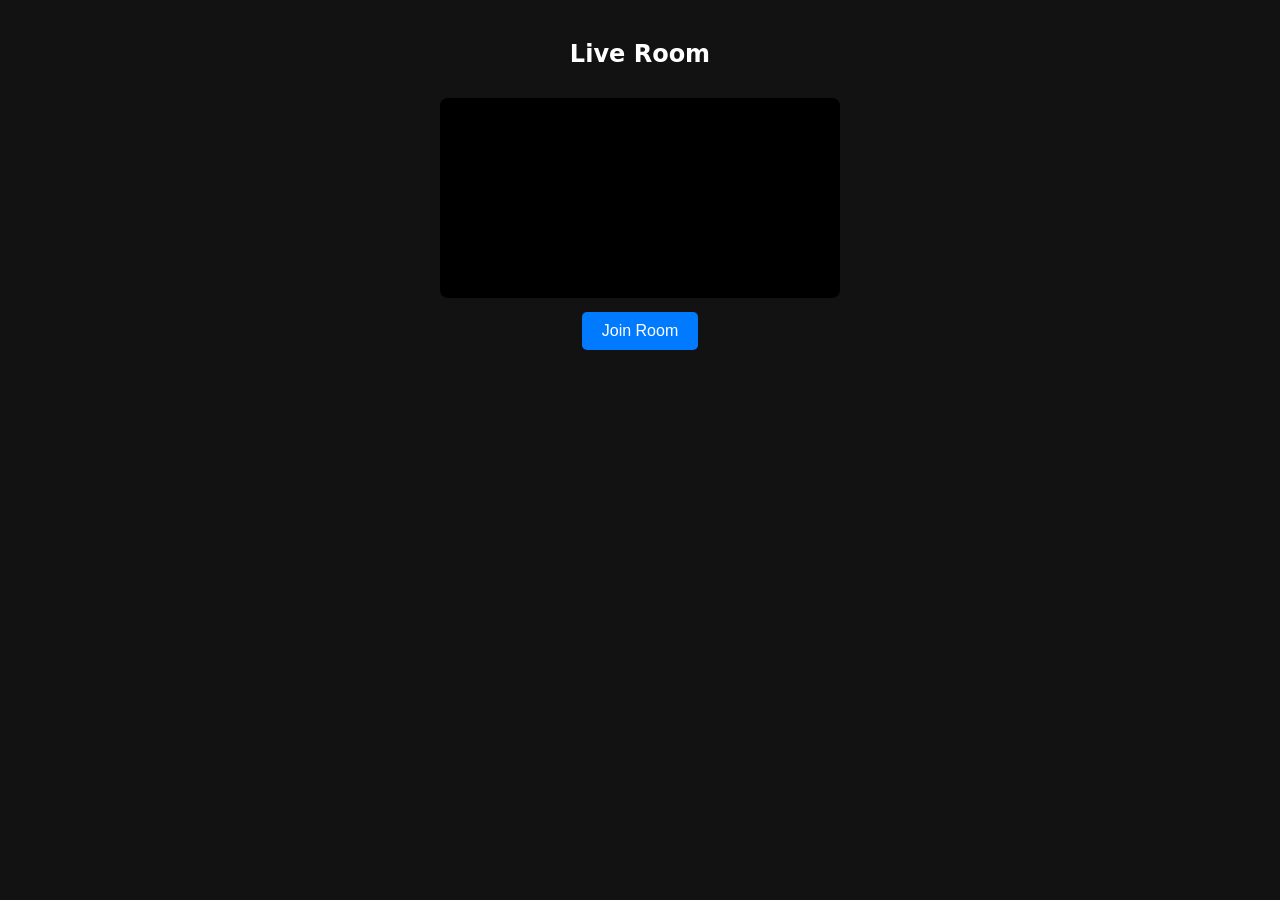
==== index.html @ 0701960e "Create index.html" ====
<!DOCTYPE html>
   <html lang="en">
   <head>
       <meta charset="UTF-8">
       <meta name="viewport" content="width=device-width, initial-scale=1.0">
       <title>Live Room - parsing.co.za</title>
       <style>
           body { font-family: system-ui, sans-serif; background: #121212; color: #fff; text-align: center; margin: 0; padding: 20px; }
           video { width: 45%; max-width: 400px; margin: 10px; background: #000; border-radius: 8px; }
           button { padding: 10px 20px; font-size: 16px; cursor: pointer; background: #007bff; color: white; border: none; border-radius: 5px; }
       </style>
   </head>
   <body>
       <h2>Live Room</h2>
       <div id="videos">
           <video id="localVideo" autoplay muted playsinline></video>
       </div>
       <button id="joinBtn">Join Room</button>

       <script>
           // --- CONFIGURATION ---
           // Replace this with your actual deployed Cloudflare Worker URL
           const BACKEND_WS_URL = "wss://parsing-live-backend.your-subdomain.workers.dev"; 
           const ROOM_NAME = "main-lobby";
           // ---------------------

           const localVideo = document.getElementById('localVideo');
           const videosDiv = document.getElementById('videos');
           const joinBtn = document.getElementById('joinBtn');
           let localStream;
           let pc;
           let ws;

           joinBtn.onclick = async () => {
               joinBtn.disabled = true;
               joinBtn.innerText = "Connecting...";

               try {
                   // 1. Get local media
                   localStream = await navigator.mediaDevices.getUserMedia({ video: true, audio: true });
                   localVideo.srcObject = localStream;

                   // 2. Connect to Cloudflare Worker
                   ws = new WebSocket(`${BACKEND_WS_URL}?room=${ROOM_NAME}`);
                   
                   pc = new RTCPeerConnection({
                       iceServers: [{ urls: "stun:stun.l.google.com:19302" }] 
                   });

                   // 3. Add local tracks
                   localStream.getTracks().forEach(track => pc.addTrack(track, localStream));

                   // 4. Handle remote tracks
                   pc.ontrack = (event) => {
                       const remoteVideo = document.createElement('video');
                       remoteVideo.autoplay = true;
                       remoteVideo.playsinline = true;
                       remoteVideo.srcObject = event.streams[0];
                       videosDiv.appendChild(remoteVideo);
                   };

                   // 5. Signaling
                   ws.onopen = async () => {
                       const offer = await pc.createOffer();
                       await pc.setLocalDescription(offer);
                       ws.send(JSON.stringify({ type: "offer", data: pc.localDescription }));
                       joinBtn.innerText = "Connected!";
                   };

                   ws.onmessage = async (msg) => {
                       const data = JSON.parse(msg.data);
                       if (data.type === "answer") await pc.setRemoteDescription(data.data);
                       else if (data.type === "ice") await pc.addIceCandidate(data.data);
                   };

                   pc.onicecandidate = (event) => {
                       if (event.candidate) {
                           ws.send(JSON.stringify({ type: "ice", data: event.candidate }));
                       }
                   };

               } catch (err) {
                   console.error("WebRTC Error:", err);
                   alert("Failed to start. Ensure you allowed Camera/Mic permissions.");
                   joinBtn.disabled = false;
                   joinBtn.innerText = "Retry";
               }
           };
       </script>
   </body>
   </html>
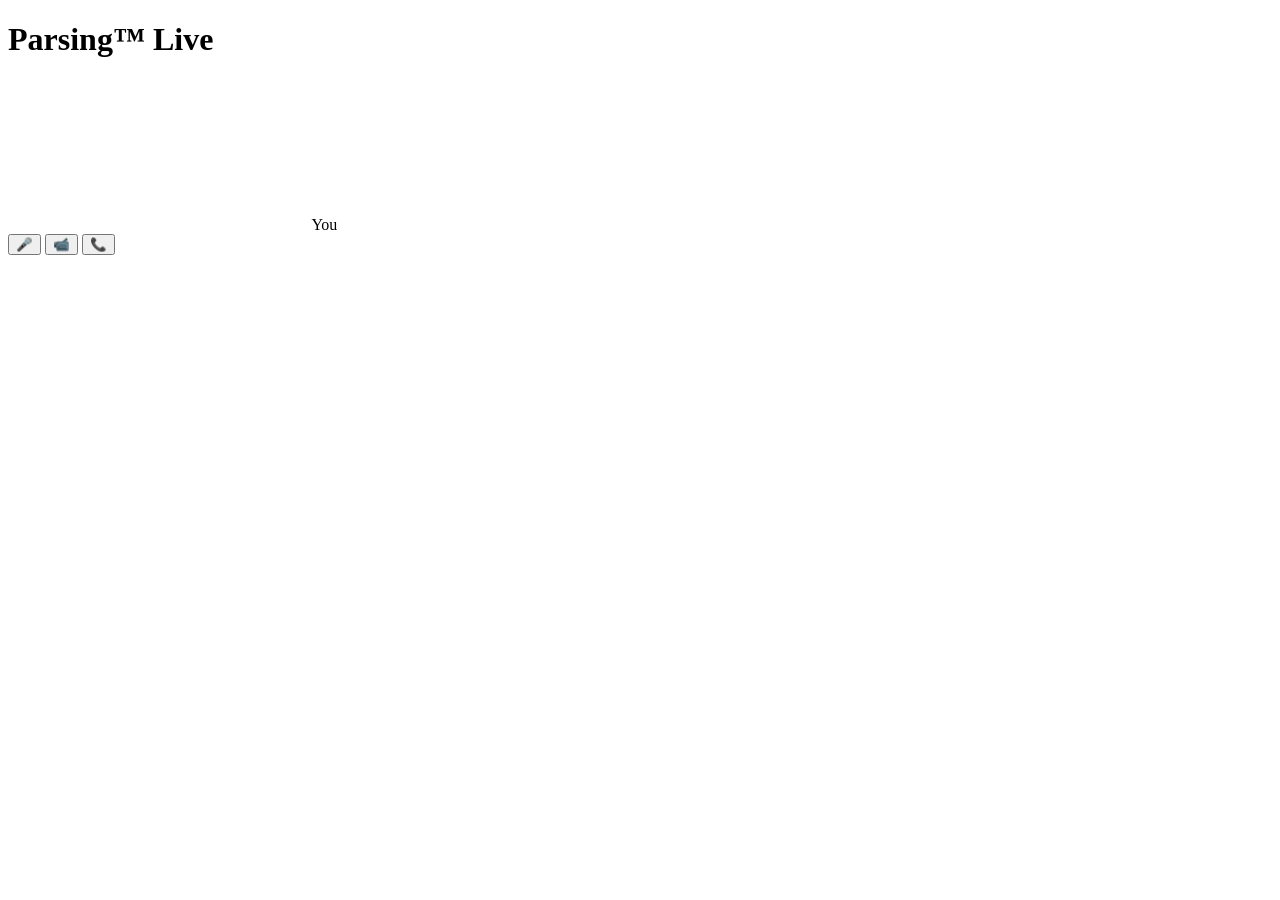
==== commit bae8e09a: "Update index.html" ====
--- a/index.html
+++ b/index.html
@@ -1,91 +1,38 @@
-   <!DOCTYPE html>
-   <html lang="en">
-   <head>
-       <meta charset="UTF-8">
-       <meta name="viewport" content="width=device-width, initial-scale=1.0">
-       <title>Live Room - parsing.co.za</title>
-       <style>
-           body { font-family: system-ui, sans-serif; background: #121212; color: #fff; text-align: center; margin: 0; padding: 20px; }
-           video { width: 45%; max-width: 400px; margin: 10px; background: #000; border-radius: 8px; }
-           button { padding: 10px 20px; font-size: 16px; cursor: pointer; background: #007bff; color: white; border: none; border-radius: 5px; }
-       </style>
-   </head>
-   <body>
-       <h2>Live Room</h2>
-       <div id="videos">
-           <video id="localVideo" autoplay muted playsinline></video>
-       </div>
-       <button id="joinBtn">Join Room</button>
+<!DOCTYPE html>
+<html lang="en">
+<head>
+    <meta charset="UTF-8">
+    <meta name="viewport" content="width=device-width, initial-scale=1.0">
+    <title>Parsing Live - WebRTC</title>
+    
+    <!-- FAVICON PLACEHOLDER: Replace 'YOUR_FAVICON.ico' with your actual file name -->
+    <link rel="icon" type="image/x-icon" href="YOUR_FAVICON.ico">
+    
+    <link rel="stylesheet" href="style.css">
+</head>
+<body class="obsidian-bg">
 
-       <script>
-           // --- CONFIGURATION ---
-           // Replace this with your actual deployed Cloudflare Worker URL
-           const BACKEND_WS_URL = "wss://parsing-live-backend.your-subdomain.workers.dev"; 
-           const ROOM_NAME = "main-lobby";
-           // ---------------------
+    <header class="app-header">
+        <h1 class="cream-text">Parsing<span class="coral-pink-text">™</span> Live</h1>
+    </header>
 
-           const localVideo = document.getElementById('localVideo');
-           const videosDiv = document.getElementById('videos');
-           const joinBtn = document.getElementById('joinBtn');
-           let localStream;
-           let pc;
-           let ws;
+    <main class="video-grid-container">
+        <!-- Local Video -->
+        <div class="video-tile" id="local-video-tile">
+            <video id="local-video" autoplay muted playsinline></video>
+            <span class="participant-name cream-text">You</span>
+        </div>
+        
+        <!-- Remote Videos will be injected here by JavaScript -->
+        <div id="remote-videos-container"></div>
+    </main>
 
-           joinBtn.onclick = async () => {
-               joinBtn.disabled = true;
-               joinBtn.innerText = "Connecting...";
+    <footer class="control-bar graphite-bg">
+        <button id="btn-mic" class="control-btn active" title="Toggle Microphone">🎤</button>
+        <button id="btn-cam" class="control-btn active" title="Toggle Camera">📹</button>
+        <button id="btn-leave" class="control-btn leave-btn" title="Leave Call">📞</button>
+    </footer>
 
-               try {
-                   // 1. Get local media
-                   localStream = await navigator.mediaDevices.getUserMedia({ video: true, audio: true });
-                   localVideo.srcObject = localStream;
-
-                   // 2. Connect to Cloudflare Worker
-                   ws = new WebSocket(`${BACKEND_WS_URL}?room=${ROOM_NAME}`);
-                   
-                   pc = new RTCPeerConnection({
-                       iceServers: [{ urls: "stun:stun.l.google.com:19302" }] 
-                   });
-
-                   // 3. Add local tracks
-                   localStream.getTracks().forEach(track => pc.addTrack(track, localStream));
-
-                   // 4. Handle remote tracks
-                   pc.ontrack = (event) => {
-                       const remoteVideo = document.createElement('video');
-                       remoteVideo.autoplay = true;
-                       remoteVideo.playsinline = true;
-                       remoteVideo.srcObject = event.streams[0];
-                       videosDiv.appendChild(remoteVideo);
-                   };
-
-                   // 5. Signaling
-                   ws.onopen = async () => {
-                       const offer = await pc.createOffer();
-                       await pc.setLocalDescription(offer);
-                       ws.send(JSON.stringify({ type: "offer", data: pc.localDescription }));
-                       joinBtn.innerText = "Connected!";
-                   };
-
-                   ws.onmessage = async (msg) => {
-                       const data = JSON.parse(msg.data);
-                       if (data.type === "answer") await pc.setRemoteDescription(data.data);
-                       else if (data.type === "ice") await pc.addIceCandidate(data.data);
-                   };
-
-                   pc.onicecandidate = (event) => {
-                       if (event.candidate) {
-                           ws.send(JSON.stringify({ type: "ice", data: event.candidate }));
-                       }
-                   };
-
-               } catch (err) {
-                   console.error("WebRTC Error:", err);
-                   alert("Failed to start. Ensure you allowed Camera/Mic permissions.");
-                   joinBtn.disabled = false;
-                   joinBtn.innerText = "Retry";
-               }
-           };
-       </script>
-   </body>
-   </html>
+    <script src="script.js"></script>
+</body>
+</html>
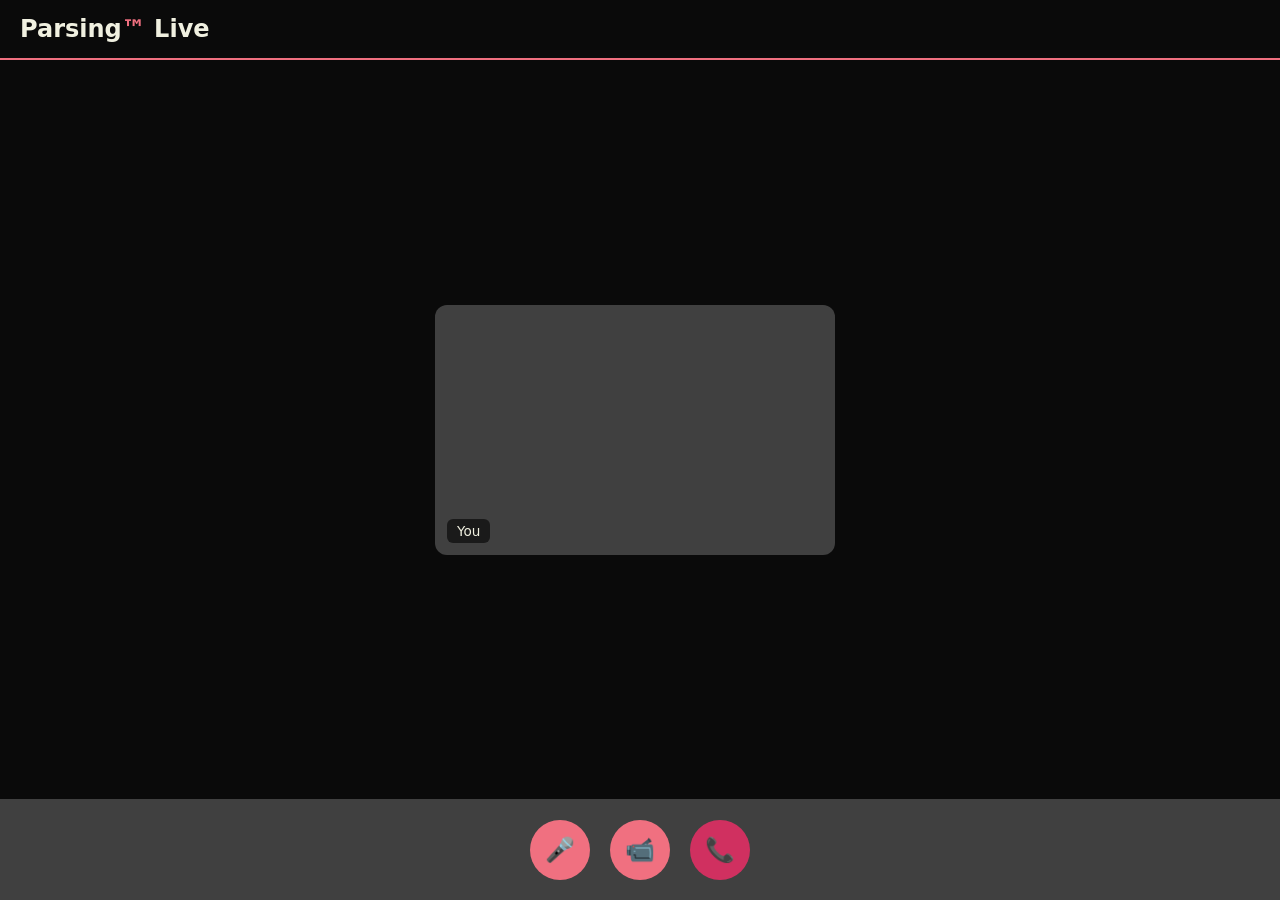
==== commit 43fd0451: "Update favicon link to use 'favicon.ico'" ====
--- a/index.html
+++ b/index.html
@@ -6,7 +6,7 @@
     <title>Parsing Live - WebRTC</title>
     
     <!-- FAVICON PLACEHOLDER: Replace 'YOUR_FAVICON.ico' with your actual file name -->
-    <link rel="icon" type="image/x-icon" href="YOUR_FAVICON.ico">
+    <link rel="icon" type="image/x-icon" href="favicon.ico">
     
     <link rel="stylesheet" href="style.css">
 </head>
--- a/style.css
+++ b/style.css
@@ -0,0 +1,114 @@
+/* --- PARSING BRAND COLOUR SCHEME --- */
+:root {
+    --obsidian: #0A0A0A;   /* Primary background */
+    --graphite: #404040;   /* Secondary surfaces, controls */
+    --hot-pink: #F05090;   /* Hover states, strong accents */
+    --coral-pink: #F07080; /* Primary brand colour, active buttons */
+    --cream: #F0F0E0;      /* Text, warm white */
+}
+
+/* --- BASE STYLES --- */
+* { box-sizing: border-box; margin: 0; padding: 0; font-family: system-ui, -apple-system, sans-serif; }
+
+.obsidian-bg { background-color: var(--obsidian); }
+.graphite-bg { background-color: var(--graphite); }
+.cream-text { color: var(--cream); }
+.coral-pink-text { color: var(--coral-pink); }
+
+body {
+    display: flex;
+    flex-direction: column;
+    height: 100vh;
+    color: var(--cream);
+}
+
+/* --- HEADER --- */
+.app-header {
+    padding: 15px 20px;
+    background-color: var(--obsidian);
+    border-bottom: 2px solid var(--coral-pink);
+}
+.app-header h1 { font-size: 1.5rem; font-weight: 600; }
+
+/* --- VIDEO GRID --- */
+.video-grid-container {
+    flex: 1;
+    display: flex;
+    flex-wrap: wrap;
+    gap: 10px;
+    padding: 20px;
+    overflow-y: auto;
+    justify-content: center;
+    align-content: center;
+}
+
+.video-tile {
+    position: relative;
+    width: 400px;
+    height: 250px;
+    background-color: var(--graphite);
+    border-radius: 12px;
+    overflow: hidden;
+    border: 2px solid transparent;
+    transition: border-color 0.3s;
+}
+
+.video-tile:hover { border-color: var(--hot-pink); }
+
+.video-tile video {
+    width: 100%;
+    height: 100%;
+    object-fit: cover;
+}
+
+.participant-name {
+    position: absolute;
+    bottom: 10px;
+    left: 10px;
+    background-color: rgba(10, 10, 10, 0.7); /* Obsidian with opacity */
+    padding: 4px 10px;
+    border-radius: 6px;
+    font-size: 0.85rem;
+}
+
+/* --- CONTROL BAR --- */
+.control-bar {
+    padding: 20px;
+    display: flex;
+    justify-content: center;
+    gap: 20px;
+    border-top: 1px solid var(--graphite);
+}
+
+.control-btn {
+    width: 60px;
+    height: 60px;
+    border-radius: 50%;
+    border: none;
+    font-size: 1.5rem;
+    cursor: pointer;
+    background-color: var(--graphite);
+    color: var(--cream);
+    transition: all 0.2s ease;
+}
+
+/* Active state uses Coral Pink (Primary brand colour) */
+.control-btn.active {
+    background-color: var(--coral-pink);
+    color: var(--obsidian);
+}
+
+/* Hover state uses Hot Pink (Reserve for hover states) */
+.control-btn:hover {
+    background-color: var(--hot-pink);
+    color: var(--cream);
+    transform: scale(1.05);
+}
+
+/* Leave button specific styling */
+.leave-btn {
+    background-color: #D03060; /* Pink ramp Shade 600 for emphasis */
+}
+.leave-btn:hover {
+    background-color: var(--hot-pink);
+}
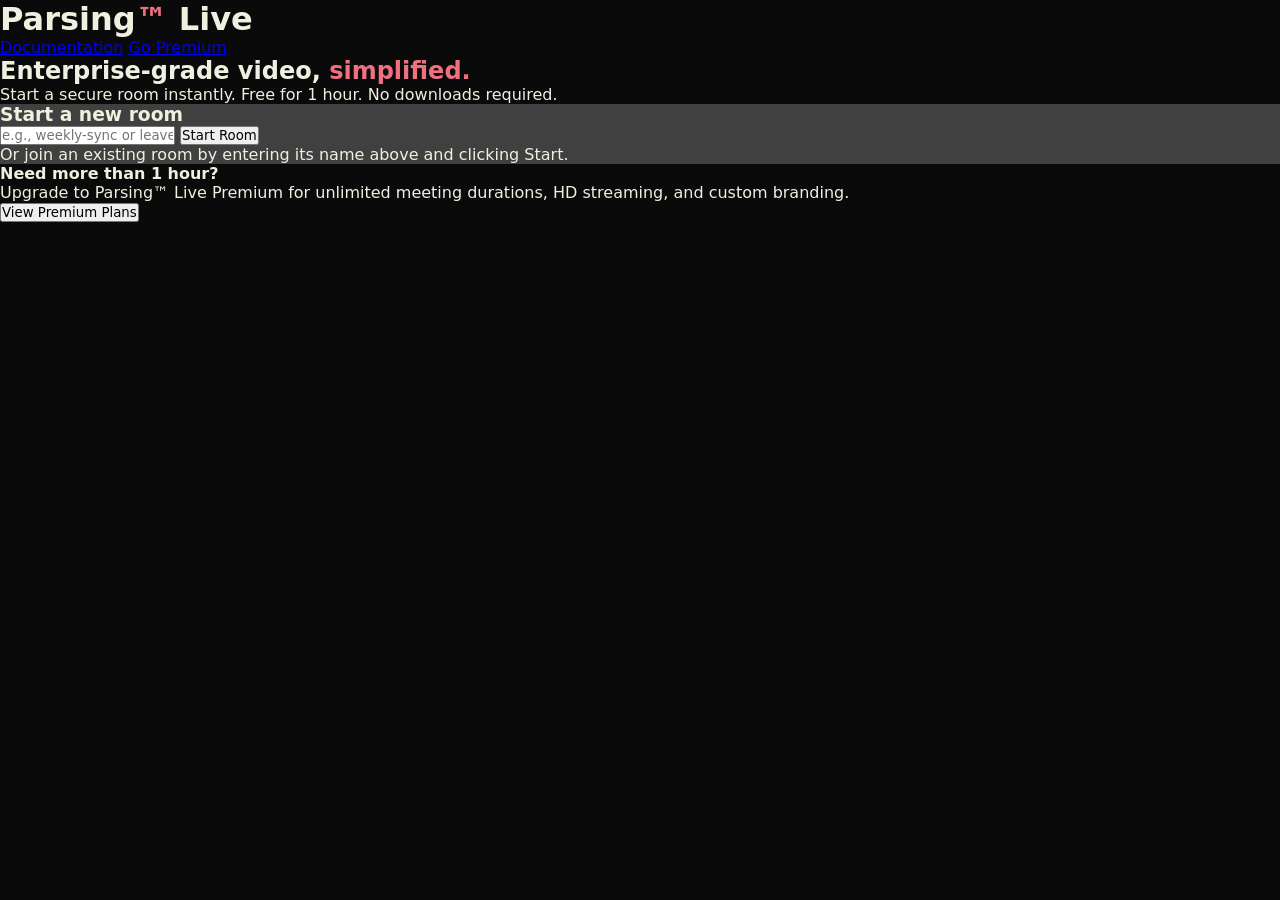
==== commit 99800f27: "Update title and structure for video conferencing page" ====
--- a/index.html
+++ b/index.html
@@ -3,35 +3,42 @@
 <head>
     <meta charset="UTF-8">
     <meta name="viewport" content="width=device-width, initial-scale=1.0">
-    <title>Parsing Live - WebRTC</title>
-    
-    <!-- FAVICON PLACEHOLDER: Replace 'YOUR_FAVICON.ico' with your actual file name -->
+    <title>Parsing™ Live - Secure Video Conferencing</title>
     <link rel="icon" type="image/x-icon" href="favicon.ico">
-    
     <link rel="stylesheet" href="style.css">
 </head>
-<body class="obsidian-bg">
+<body class="obsidian-bg cream-text">
 
-    <header class="app-header">
-        <h1 class="cream-text">Parsing<span class="coral-pink-text">™</span> Live</h1>
+    <header class="main-header">
+        <h1 class="logo-text">Parsing<span class="coral-pink-text">™</span> Live</h1>
+        <nav>
+            <a href="docs.html" class="nav-link">Documentation</a>
+            <a href="#" class="nav-link premium-link">Go Premium</a>
+        </nav>
     </header>
 
-    <main class="video-grid-container">
-        <!-- Local Video -->
-        <div class="video-tile" id="local-video-tile">
-            <video id="local-video" autoplay muted playsinline></video>
-            <span class="participant-name cream-text">You</span>
+    <main class="hero-section">
+        <div class="hero-content">
+            <h2 class="hero-headline">Enterprise-grade video, <span class="coral-pink-text">simplified.</span></h2>
+            <p class="hero-subtext">Start a secure room instantly. Free for 1 hour. No downloads required.</p>
+            
+            <div class="room-creator-card graphite-bg">
+                <h3>Start a new room</h3>
+                <div class="input-group">
+                    <input type="text" id="room-name-input" placeholder="e.g., weekly-sync or leave blank for random" class="cream-text">
+                    <button id="start-room-btn" class="btn-primary">Start Room</button>
+                </div>
+                <p class="helper-text">Or join an existing room by entering its name above and clicking Start.</p>
+            </div>
         </div>
-        
-        <!-- Remote Videos will be injected here by JavaScript -->
-        <div id="remote-videos-container"></div>
+
+        <!-- Premium Upsell Banner using Pink Ramp Tint 50 -->
+        <div class="premium-banner">
+            <h4>Need more than 1 hour?</h4>
+            <p>Upgrade to Parsing™ Live Premium for unlimited meeting durations, HD streaming, and custom branding.</p>
+            <button class="btn-secondary">View Premium Plans</button>
+        </div>
     </main>
-
-    <footer class="control-bar graphite-bg">
-        <button id="btn-mic" class="control-btn active" title="Toggle Microphone">🎤</button>
-        <button id="btn-cam" class="control-btn active" title="Toggle Camera">📹</button>
-        <button id="btn-leave" class="control-btn leave-btn" title="Leave Call">📞</button>
-    </footer>
 
     <script src="script.js"></script>
 </body>
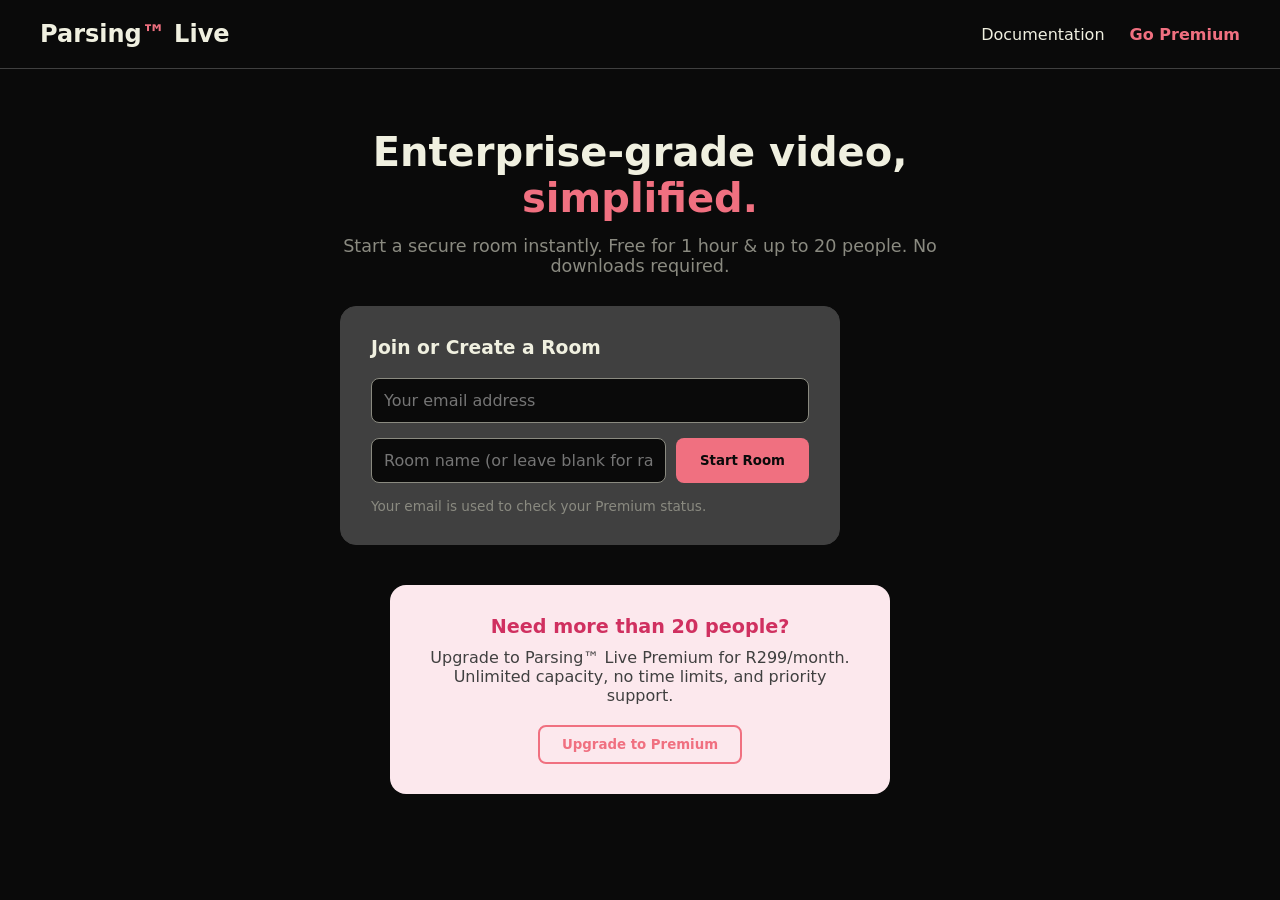
==== commit 251f6de1: "Update favicon and improve text clarity in index.html Updated the favicon link and modified text for" ====
--- a/index.html
+++ b/index.html
@@ -4,8 +4,14 @@
     <meta charset="UTF-8">
     <meta name="viewport" content="width=device-width, initial-scale=1.0">
     <title>Parsing™ Live - Secure Video Conferencing</title>
-    <link rel="icon" type="image/x-icon" href="favicon.ico">
+    
+    <!-- FAVICON PLACEHOLDER: Replace 'YOUR_FAVICON.ico' with your actual file name -->
+    <link rel="icon" type="image/x-icon" href="YOUR_FAVICON.ico">
+    
     <link rel="stylesheet" href="style.css">
+    
+    <!-- Paystack Inline JS (Required for frontend payments) -->
+    <script src="https://js.paystack.co/v1/inline.js"></script>
 </head>
 <body class="obsidian-bg cream-text">
 
@@ -13,30 +19,35 @@
         <h1 class="logo-text">Parsing<span class="coral-pink-text">™</span> Live</h1>
         <nav>
             <a href="docs.html" class="nav-link">Documentation</a>
-            <a href="#" class="nav-link premium-link">Go Premium</a>
+            <a href="#" class="nav-link premium-link" id="nav-premium-btn">Go Premium</a>
         </nav>
     </header>
 
     <main class="hero-section">
         <div class="hero-content">
+            <!-- Hero Dark Pairing: Coral headline on Obsidian -->
             <h2 class="hero-headline">Enterprise-grade video, <span class="coral-pink-text">simplified.</span></h2>
-            <p class="hero-subtext">Start a secure room instantly. Free for 1 hour. No downloads required.</p>
+            <p class="hero-subtext">Start a secure room instantly. Free for 1 hour & up to 20 people. No downloads required.</p>
             
+            <!-- Mid-tone Card Pairing: Graphite card inside dark layout -->
             <div class="room-creator-card graphite-bg">
-                <h3>Start a new room</h3>
+                <h3>Join or Create a Room</h3>
                 <div class="input-group">
-                    <input type="text" id="room-name-input" placeholder="e.g., weekly-sync or leave blank for random" class="cream-text">
+                    <input type="email" id="user-email-input" placeholder="Your email address" class="cream-text">
+                </div>
+                <div class="input-group">
+                    <input type="text" id="room-name-input" placeholder="Room name (or leave blank for random)" class="cream-text">
                     <button id="start-room-btn" class="btn-primary">Start Room</button>
                 </div>
-                <p class="helper-text">Or join an existing room by entering its name above and clicking Start.</p>
+                <p class="helper-text">Your email is used to check your Premium status.</p>
             </div>
         </div>
 
-        <!-- Premium Upsell Banner using Pink Ramp Tint 50 -->
+        <!-- Blush Subtle Pairing: Tint 50 for info banners -->
         <div class="premium-banner">
-            <h4>Need more than 1 hour?</h4>
-            <p>Upgrade to Parsing™ Live Premium for unlimited meeting durations, HD streaming, and custom branding.</p>
-            <button class="btn-secondary">View Premium Plans</button>
+            <h4>Need more than 20 people?</h4>
+            <p>Upgrade to Parsing™ Live Premium for R299/month. Unlimited capacity, no time limits, and priority support.</p>
+            <button id="show-paystack-btn" class="btn-secondary">Upgrade to Premium</button>
         </div>
     </main>
 
--- a/style.css
+++ b/style.css
@@ -1,114 +1,138 @@
 /* --- PARSING BRAND COLOUR SCHEME --- */
 :root {
-    --obsidian: #0A0A0A;   /* Primary background */
-    --graphite: #404040;   /* Secondary surfaces, controls */
-    --hot-pink: #F05090;   /* Hover states, strong accents */
-    --coral-pink: #F07080; /* Primary brand colour, active buttons */
-    --cream: #F0F0E0;      /* Text, warm white */
+    /* Core Palette */
+    --obsidian: #0A0A0A;
+    --graphite: #404040;
+    --hot-pink: #F05090;
+    --coral-pink: #F07080;
+    --cream: #F0F0E0;
+    
+    /* Extended Palette (Pink Ramp & Neutrals) */
+    --tint-50: #FCE8ED;   /* Blush subtle */
+    --shade-600: #D03060; /* Darker emphasis */
+    --warm-gray: #8A8A80; /* Mid-tone neutral */
 }
 
-/* --- BASE STYLES --- */
+/* --- BASE & UTILITIES --- */
 * { box-sizing: border-box; margin: 0; padding: 0; font-family: system-ui, -apple-system, sans-serif; }
+body { min-height: 100vh; display: flex; flex-direction: column; }
 
-.obsidian-bg { background-color: var(--obsidian); }
-.graphite-bg { background-color: var(--graphite); }
+.obsidian-bg { background-color: var(--obsidian); color: var(--cream); }
+.cream-bg { background-color: var(--cream); color: var(--obsidian); }
+.graphite-bg { background-color: var(--graphite); color: var(--cream); }
 .cream-text { color: var(--cream); }
+.obsidian-text { color: var(--obsidian); }
 .coral-pink-text { color: var(--coral-pink); }
 
-body {
-    display: flex;
-    flex-direction: column;
-    height: 100vh;
-    color: var(--cream);
+/* --- BUTTONS --- */
+.btn-primary {
+    background-color: var(--coral-pink); color: var(--obsidian);
+    border: none; padding: 12px 24px; border-radius: 8px; font-weight: 600;
+    cursor: pointer; transition: background 0.2s;
+}
+.btn-primary:hover { background-color: var(--hot-pink); color: var(--cream); }
+
+.btn-secondary {
+    background-color: transparent; color: var(--coral-pink);
+    border: 2px solid var(--coral-pink); padding: 10px 22px; border-radius: 8px; 
+    font-weight: 600; cursor: pointer; transition: all 0.2s;
+}
+.btn-secondary:hover { background-color: var(--coral-pink); color: var(--obsidian); }
+
+/* --- HEADER & NAV --- */
+.main-header, .live-header, .docs-header {
+    padding: 20px 40px; display: flex; justify-content: space-between; align-items: center;
+    border-bottom: 1px solid var(--graphite);
+}
+.docs-header { border-bottom: 1px solid var(--warm-gray); }
+.logo-text { font-size: 1.5rem; font-weight: 700; }
+.nav-link { color: var(--cream); text-decoration: none; margin-left: 20px; font-weight: 500; }
+.nav-link:hover { color: var(--hot-pink); }
+.premium-link { color: var(--coral-pink); font-weight: 600; }
+.back-link { color: var(--obsidian); text-decoration: none; font-weight: 600; }
+
+/* --- INDEX.HTML (LANDING) STYLES --- */
+.hero-section { flex: 1; display: flex; flex-direction: column; align-items: center; padding: 60px 20px; }
+.hero-content { text-align: center; max-width: 600px; margin-bottom: 40px; }
+.hero-headline { font-size: 2.5rem; margin-bottom: 15px; }
+.hero-subtext { font-size: 1.1rem; color: var(--warm-gray); margin-bottom: 30px; }
+
+.room-creator-card {
+    padding: 30px; border-radius: 16px; text-align: left;
+    border: 1px solid var(--graphite); max-width: 500px; width: 100%;
+}
+.room-creator-card h3 { margin-bottom: 20px; }
+.input-group { display: flex; gap: 10px; margin-bottom: 15px; }
+.input-group input {
+    flex: 1; padding: 12px; border-radius: 8px; border: 1px solid var(--warm-gray);
+    background: var(--obsidian); color: var(--cream); font-size: 1rem;
+}
+.helper-text { font-size: 0.85rem; color: var(--warm-gray); }
+
+/* Premium Banner using Tint 50 (Blush subtle) */
+.premium-banner {
+    background-color: var(--tint-50); color: var(--obsidian);
+    padding: 30px; border-radius: 16px; max-width: 500px; width: 100%; text-align: center;
+}
+.premium-banner h4 { color: var(--shade-600); margin-bottom: 10px; font-size: 1.2rem; }
+.premium-banner p { margin-bottom: 20px; color: var(--graphite); }
+
+/* --- LIVE.HTML (VIDEO ROOM) STYLES --- */
+.timer-container { display: flex; align-items: center; gap: 10px; }
+.timer-label { font-size: 0.9rem; color: var(--warm-gray); }
+.timer-value { font-family: monospace; font-size: 1.2rem; font-weight: 700; color: var(--coral-pink); }
+
+.video-grid-container {
+    flex: 1; display: flex; flex-wrap: wrap; gap: 10px; padding: 20px;
+    overflow-y: auto; justify-content: center; align-content: center;
+}
+.video-tile {
+    position: relative; width: 400px; height: 250px; background-color: var(--graphite);
+    border-radius: 12px; overflow: hidden; border: 2px solid transparent; transition: border-color 0.3s;
+}
+.video-tile:hover { border-color: var(--hot-pink); }
+.video-tile video { width: 100%; height: 100%; object-fit: cover; }
+.participant-name {
+    position: absolute; bottom: 10px; left: 10px; background: rgba(10,10,10,0.8);
+    padding: 4px 10px; border-radius: 6px; font-size: 0.85rem; color: var(--cream);
 }
 
-/* --- HEADER --- */
-.app-header {
-    padding: 15px 20px;
-    background-color: var(--obsidian);
-    border-bottom: 2px solid var(--coral-pink);
-}
-.app-header h1 { font-size: 1.5rem; font-weight: 600; }
-
-/* --- VIDEO GRID --- */
-.video-grid-container {
-    flex: 1;
-    display: flex;
-    flex-wrap: wrap;
-    gap: 10px;
-    padding: 20px;
-    overflow-y: auto;
-    justify-content: center;
-    align-content: center;
-}
-
-.video-tile {
-    position: relative;
-    width: 400px;
-    height: 250px;
-    background-color: var(--graphite);
-    border-radius: 12px;
-    overflow: hidden;
-    border: 2px solid transparent;
-    transition: border-color 0.3s;
-}
-
-.video-tile:hover { border-color: var(--hot-pink); }
-
-.video-tile video {
-    width: 100%;
-    height: 100%;
-    object-fit: cover;
-}
-
-.participant-name {
-    position: absolute;
-    bottom: 10px;
-    left: 10px;
-    background-color: rgba(10, 10, 10, 0.7); /* Obsidian with opacity */
-    padding: 4px 10px;
-    border-radius: 6px;
-    font-size: 0.85rem;
-}
-
-/* --- CONTROL BAR --- */
 .control-bar {
-    padding: 20px;
-    display: flex;
-    justify-content: center;
-    gap: 20px;
+    padding: 20px; display: flex; justify-content: center; gap: 20px;
     border-top: 1px solid var(--graphite);
 }
+.control-btn {
+    width: 60px; height: 60px; border-radius: 50%; border: none; font-size: 1.5rem;
+    cursor: pointer; background-color: var(--graphite); color: var(--cream); transition: all 0.2s;
+}
+.control-btn.active { background-color: var(--coral-pink); color: var(--obsidian); }
+.control-btn:hover { background-color: var(--hot-pink); color: var(--cream); transform: scale(1.05); }
+.leave-btn { background-color: var(--shade-600); }
 
-.control-btn {
-    width: 60px;
-    height: 60px;
-    border-radius: 50%;
-    border: none;
-    font-size: 1.5rem;
-    cursor: pointer;
-    background-color: var(--graphite);
-    color: var(--cream);
-    transition: all 0.2s ease;
+/* Modal for Paywall */
+.modal-overlay {
+    position: fixed; top: 0; left: 0; width: 100%; height: 100%;
+    background: rgba(10,10,10,0.85); display: flex; justify-content: center; align-items: center;
+    z-index: 1000;
 }
+.modal-overlay.hidden { display: none; }
+.modal-content {
+    padding: 40px; border-radius: 16px; text-align: center; max-width: 400px;
+    border: 2px solid var(--coral-pink);
+}
+.modal-content h2 { margin-bottom: 15px; }
+.modal-content p { margin-bottom: 25px; color: var(--warm-gray); }
+.modal-content button { margin: 5px; }
 
-/* Active state uses Coral Pink (Primary brand colour) */
-.control-btn.active {
-    background-color: var(--coral-pink);
-    color: var(--obsidian);
+/* --- DOCS.HTML STYLES --- */
+.docs-content { flex: 1; padding: 40px; max-width: 800px; margin: 0 auto; }
+.doc-section { margin-bottom: 40px; }
+.doc-section h2 { margin-bottom: 20px; font-size: 1.8rem; }
+.doc-section h3 { margin: 20px 0 10px; color: var(--shade-600); }
+.doc-section p, .doc-section li { line-height: 1.6; margin-bottom: 10px; }
+.doc-section code { background: var(--obsidian); color: var(--coral-pink); padding: 2px 6px; border-radius: 4px; }
+.code-block {
+    background: var(--obsidian); color: var(--cream); padding: 20px; border-radius: 8px;
+    overflow-x: auto; border-left: 4px solid var(--coral-pink); margin: 15px 0;
 }
-
-/* Hover state uses Hot Pink (Reserve for hover states) */
-.control-btn:hover {
-    background-color: var(--hot-pink);
-    color: var(--cream);
-    transform: scale(1.05);
-}
-
-/* Leave button specific styling */
-.leave-btn {
-    background-color: #D03060; /* Pink ramp Shade 600 for emphasis */
-}
-.leave-btn:hover {
-    background-color: var(--hot-pink);
-}
+.code-block code { background: transparent; color: var(--cream); font-size: 0.9rem; }
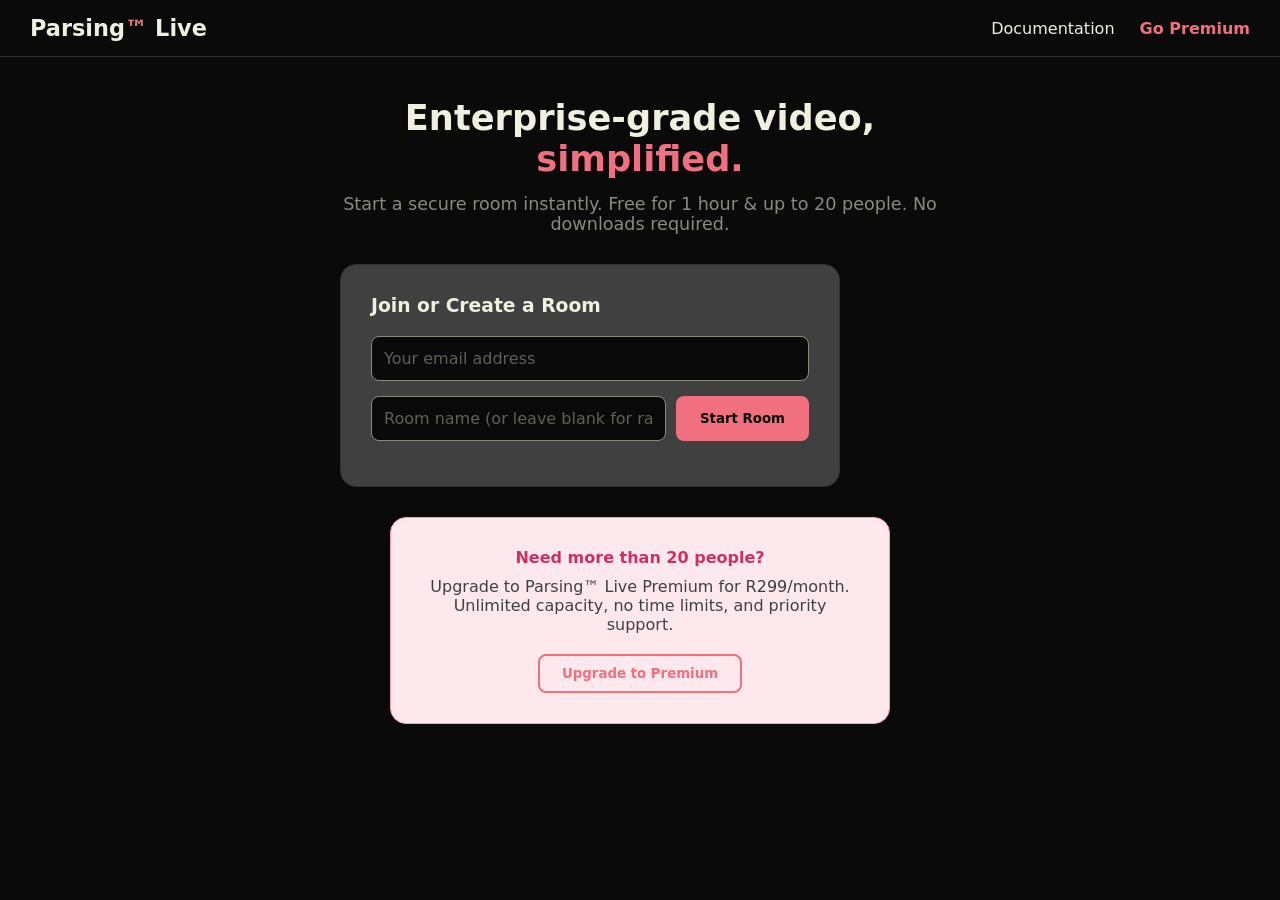
==== commit 8c9663b6: "Update index.html" ====
--- a/index.html
+++ b/index.html
@@ -4,13 +4,9 @@
     <meta charset="UTF-8">
     <meta name="viewport" content="width=device-width, initial-scale=1.0">
     <title>Parsing™ Live - Secure Video Conferencing</title>
-    
     <!-- FAVICON PLACEHOLDER: Replace 'YOUR_FAVICON.ico' with your actual file name -->
     <link rel="icon" type="image/x-icon" href="YOUR_FAVICON.ico">
-    
     <link rel="stylesheet" href="style.css">
-    
-    <!-- Paystack Inline JS (Required for frontend payments) -->
     <script src="https://js.paystack.co/v1/inline.js"></script>
 </head>
 <body class="obsidian-bg cream-text">
@@ -25,11 +21,9 @@
 
     <main class="hero-section">
         <div class="hero-content">
-            <!-- Hero Dark Pairing: Coral headline on Obsidian -->
             <h2 class="hero-headline">Enterprise-grade video, <span class="coral-pink-text">simplified.</span></h2>
             <p class="hero-subtext">Start a secure room instantly. Free for 1 hour & up to 20 people. No downloads required.</p>
             
-            <!-- Mid-tone Card Pairing: Graphite card inside dark layout -->
             <div class="room-creator-card graphite-bg">
                 <h3>Join or Create a Room</h3>
                 <div class="input-group">
@@ -39,11 +33,9 @@
                     <input type="text" id="room-name-input" placeholder="Room name (or leave blank for random)" class="cream-text">
                     <button id="start-room-btn" class="btn-primary">Start Room</button>
                 </div>
-                <p class="helper-text">Your email is used to check your Premium status.</p>
             </div>
         </div>
 
-        <!-- Blush Subtle Pairing: Tint 50 for info banners -->
         <div class="premium-banner">
             <h4>Need more than 20 people?</h4>
             <p>Upgrade to Parsing™ Live Premium for R299/month. Unlimited capacity, no time limits, and priority support.</p>
@@ -51,6 +43,26 @@
         </div>
     </main>
 
+    <!-- PREMIUM ACCOUNT DETAILS MODAL -->
+    <div id="premium-modal" class="modal-overlay hidden">
+        <div class="modal-content graphite-bg premium-modal-specific">
+            <button class="modal-close-btn" id="close-premium-modal">&times;</button>
+            <h2 class="coral-pink-text">Upgrade to Premium</h2>
+            <p class="modal-price">R299 <span>/month</span></p>
+            <ul class="premium-features">
+                <li>✓ Unlimited meeting duration</li>
+                <li>✓ Host 100+ participants</li>
+                <li>✓ HD Video & Priority Support</li>
+            </ul>
+            <form id="premium-details-form" class="premium-form">
+                <input type="text" id="premium-name" placeholder="Full Name / Company Name" required class="cream-text">
+                <input type="email" id="premium-email" placeholder="Billing Email Address" required class="cream-text">
+                <button type="submit" class="btn-primary full-width">Proceed to Secure Payment</button>
+            </form>
+            <p class="secure-text">Secured by Paystack. Cancel anytime.</p>
+        </div>
+    </div>
+
     <script src="script.js"></script>
 </body>
 </html>
--- a/style.css
+++ b/style.css
@@ -1,138 +1,129 @@
 /* --- PARSING BRAND COLOUR SCHEME --- */
 :root {
-    /* Core Palette */
     --obsidian: #0A0A0A;
     --graphite: #404040;
     --hot-pink: #F05090;
     --coral-pink: #F07080;
     --cream: #F0F0E0;
-    
-    /* Extended Palette (Pink Ramp & Neutrals) */
-    --tint-50: #FCE8ED;   /* Blush subtle */
-    --shade-600: #D03060; /* Darker emphasis */
-    --warm-gray: #8A8A80; /* Mid-tone neutral */
+    --tint-50: #FCE8ED;
+    --tint-200: #F4A0B8;
+    --shade-600: #D03060;
+    --warm-gray: #8A8A80;
+    --stone: #606058;
+    --slate: #303030;
 }
 
 /* --- BASE & UTILITIES --- */
 * { box-sizing: border-box; margin: 0; padding: 0; font-family: system-ui, -apple-system, sans-serif; }
-body { min-height: 100vh; display: flex; flex-direction: column; }
+body { min-height: 100vh; display: flex; flex-direction: column; overflow: hidden; } /* Prevent body scroll */
 
 .obsidian-bg { background-color: var(--obsidian); color: var(--cream); }
-.cream-bg { background-color: var(--cream); color: var(--obsidian); }
 .graphite-bg { background-color: var(--graphite); color: var(--cream); }
 .cream-text { color: var(--cream); }
-.obsidian-text { color: var(--obsidian); }
 .coral-pink-text { color: var(--coral-pink); }
+.hot-pink-text { color: var(--hot-pink); }
+.hidden { display: none !important; }
 
 /* --- BUTTONS --- */
-.btn-primary {
-    background-color: var(--coral-pink); color: var(--obsidian);
-    border: none; padding: 12px 24px; border-radius: 8px; font-weight: 600;
-    cursor: pointer; transition: background 0.2s;
-}
+.btn-primary { background-color: var(--coral-pink); color: var(--obsidian); border: none; padding: 12px 24px; border-radius: 8px; font-weight: 600; cursor: pointer; transition: all 0.2s; }
 .btn-primary:hover { background-color: var(--hot-pink); color: var(--cream); }
-
-.btn-secondary {
-    background-color: transparent; color: var(--coral-pink);
-    border: 2px solid var(--coral-pink); padding: 10px 22px; border-radius: 8px; 
-    font-weight: 600; cursor: pointer; transition: all 0.2s;
-}
+.btn-secondary { background-color: transparent; color: var(--coral-pink); border: 2px solid var(--coral-pink); padding: 10px 22px; border-radius: 8px; font-weight: 600; cursor: pointer; transition: all 0.2s; }
 .btn-secondary:hover { background-color: var(--coral-pink); color: var(--obsidian); }
 
-/* --- HEADER & NAV --- */
-.main-header, .live-header, .docs-header {
-    padding: 20px 40px; display: flex; justify-content: space-between; align-items: center;
-    border-bottom: 1px solid var(--graphite);
-}
-.docs-header { border-bottom: 1px solid var(--warm-gray); }
-.logo-text { font-size: 1.5rem; font-weight: 700; }
+/* --- HEADERS --- */
+.main-header, .live-header { padding: 15px 30px; display: flex; justify-content: space-between; align-items: center; border-bottom: 1px solid var(--slate); background: var(--obsidian); z-index: 10; }
+.logo-text { font-size: 1.4rem; font-weight: 700; }
 .nav-link { color: var(--cream); text-decoration: none; margin-left: 20px; font-weight: 500; }
 .nav-link:hover { color: var(--hot-pink); }
 .premium-link { color: var(--coral-pink); font-weight: 600; }
-.back-link { color: var(--obsidian); text-decoration: none; font-weight: 600; }
+.header-actions { display: flex; align-items: center; gap: 20px; }
+.btn-share { background-color: var(--coral-pink); color: var(--obsidian); border: none; padding: 8px 16px; border-radius: 20px; font-weight: 600; cursor: pointer; transition: all 0.2s; font-size: 0.9rem; }
+.btn-share:hover { background-color: var(--hot-pink); color: var(--cream); }
+.timer-container { display: flex; align-items: center; gap: 8px; }
+.timer-label { font-size: 0.9rem; color: var(--warm-gray); }
+.timer-value { font-family: monospace; font-size: 1.1rem; font-weight: 700; color: var(--coral-pink); }
 
-/* --- INDEX.HTML (LANDING) STYLES --- */
-.hero-section { flex: 1; display: flex; flex-direction: column; align-items: center; padding: 60px 20px; }
-.hero-content { text-align: center; max-width: 600px; margin-bottom: 40px; }
-.hero-headline { font-size: 2.5rem; margin-bottom: 15px; }
+/* --- INDEX.HTML (LANDING) --- */
+.hero-section { flex: 1; display: flex; flex-direction: column; align-items: center; padding: 40px 20px; gap: 30px; overflow-y: auto; }
+.hero-content { text-align: center; max-width: 600px; }
+.hero-headline { font-size: 2.2rem; margin-bottom: 15px; }
 .hero-subtext { font-size: 1.1rem; color: var(--warm-gray); margin-bottom: 30px; }
-
-.room-creator-card {
-    padding: 30px; border-radius: 16px; text-align: left;
-    border: 1px solid var(--graphite); max-width: 500px; width: 100%;
-}
+.room-creator-card { padding: 30px; border-radius: 16px; text-align: left; border: 1px solid var(--slate); max-width: 500px; width: 100%; }
 .room-creator-card h3 { margin-bottom: 20px; }
 .input-group { display: flex; gap: 10px; margin-bottom: 15px; }
-.input-group input {
-    flex: 1; padding: 12px; border-radius: 8px; border: 1px solid var(--warm-gray);
-    background: var(--obsidian); color: var(--cream); font-size: 1rem;
-}
-.helper-text { font-size: 0.85rem; color: var(--warm-gray); }
-
-/* Premium Banner using Tint 50 (Blush subtle) */
-.premium-banner {
-    background-color: var(--tint-50); color: var(--obsidian);
-    padding: 30px; border-radius: 16px; max-width: 500px; width: 100%; text-align: center;
-}
-.premium-banner h4 { color: var(--shade-600); margin-bottom: 10px; font-size: 1.2rem; }
+.input-group input { flex: 1; padding: 12px; border-radius: 8px; border: 1px solid var(--warm-gray); background: var(--obsidian); color: var(--cream); font-size: 1rem; }
+.input-group input::placeholder { color: var(--stone); }
+.premium-banner { background-color: var(--tint-50); color: var(--obsidian); padding: 30px; border-radius: 16px; max-width: 500px; width: 100%; text-align: center; border: 1px solid var(--tint-200); }
+.premium-banner h4 { color: var(--shade-600); margin-bottom: 10px; }
 .premium-banner p { margin-bottom: 20px; color: var(--graphite); }
 
-/* --- LIVE.HTML (VIDEO ROOM) STYLES --- */
-.timer-container { display: flex; align-items: center; gap: 10px; }
-.timer-label { font-size: 0.9rem; color: var(--warm-gray); }
-.timer-value { font-family: monospace; font-size: 1.2rem; font-weight: 700; color: var(--coral-pink); }
+/* --- LIVE.HTML (ROOM LAYOUT) --- */
+.room-layout { flex: 1; display: flex; overflow: hidden; }
+.video-section { flex: 1; display: flex; flex-direction: column; overflow: hidden; }
 
-.video-grid-container {
-    flex: 1; display: flex; flex-wrap: wrap; gap: 10px; padding: 20px;
-    overflow-y: auto; justify-content: center; align-content: center;
-}
-.video-tile {
-    position: relative; width: 400px; height: 250px; background-color: var(--graphite);
-    border-radius: 12px; overflow: hidden; border: 2px solid transparent; transition: border-color 0.3s;
-}
+/* Video Grid */
+.video-grid-container { flex: 1; display: flex; flex-wrap: wrap; gap: 10px; padding: 20px; overflow-y: auto; justify-content: center; align-content: center; background: var(--obsidian); }
+.video-tile { position: relative; width: 380px; height: 240px; background-color: var(--graphite); border-radius: 12px; overflow: hidden; border: 2px solid transparent; transition: border-color 0.3s; display: flex; align-items: center; justify-content: center; }
 .video-tile:hover { border-color: var(--hot-pink); }
 .video-tile video { width: 100%; height: 100%; object-fit: cover; }
-.participant-name {
-    position: absolute; bottom: 10px; left: 10px; background: rgba(10,10,10,0.8);
-    padding: 4px 10px; border-radius: 6px; font-size: 0.85rem; color: var(--cream);
-}
+.participant-name { position: absolute; bottom: 10px; left: 10px; background: rgba(10,10,10,0.8); padding: 4px 10px; border-radius: 6px; font-size: 0.85rem; color: var(--cream); z-index: 2; }
 
-.control-bar {
-    padding: 20px; display: flex; justify-content: center; gap: 20px;
-    border-top: 1px solid var(--graphite);
-}
-.control-btn {
-    width: 60px; height: 60px; border-radius: 50%; border: none; font-size: 1.5rem;
-    cursor: pointer; background-color: var(--graphite); color: var(--cream); transition: all 0.2s;
-}
+/* Camera Off Indicator */
+.camera-off-indicator { position: absolute; inset: 0; background: var(--slate); display: flex; align-items: center; justify-content: center; z-index: 1; }
+.camera-off-indicator .icon-large { font-size: 3rem; color: var(--warm-gray); position: relative; }
+.camera-off-indicator .icon-slash { position: absolute; width: 100%; height: 4px; background: var(--shade-600); transform: rotate(-45deg); top: 50%; left: 0; }
+
+/* Hand Raised Indicator */
+.hand-raised-indicator { position: absolute; top: 10px; right: 10px; background: var(--hot-pink); color: var(--cream); width: 36px; height: 36px; border-radius: 50%; display: flex; align-items: center; justify-content: center; font-size: 1.2rem; z-index: 3; box-shadow: 0 0 10px rgba(240, 80, 144, 0.5); animation: pulse 1.5s infinite; }
+@keyframes pulse { 0% { transform: scale(1); } 50% { transform: scale(1.1); } 100% { transform: scale(1); } }
+
+/* Control Bar */
+.control-bar { padding: 15px; display: flex; justify-content: center; gap: 15px; border-top: 1px solid var(--slate); background: var(--graphite); }
+.control-btn { width: 50px; height: 50px; border-radius: 50%; border: none; font-size: 1.3rem; cursor: pointer; background-color: var(--slate); color: var(--cream); transition: all 0.2s; }
 .control-btn.active { background-color: var(--coral-pink); color: var(--obsidian); }
 .control-btn:hover { background-color: var(--hot-pink); color: var(--cream); transform: scale(1.05); }
 .leave-btn { background-color: var(--shade-600); }
 
-/* Modal for Paywall */
-.modal-overlay {
-    position: fixed; top: 0; left: 0; width: 100%; height: 100%;
-    background: rgba(10,10,10,0.85); display: flex; justify-content: center; align-items: center;
-    z-index: 1000;
+/* Chat Section (Mid-tone card pairing inside dark layout) */
+.chat-section { width: 320px; background: var(--graphite); border-left: 1px solid var(--slate); display: flex; flex-direction: column; transition: all 0.3s ease; }
+.chat-header { padding: 15px; border-bottom: 1px solid var(--slate); display: flex; justify-content: space-between; align-items: center; }
+.chat-header h3 { font-size: 1.1rem; color: var(--cream); }
+.chat-close-btn { background: none; border: none; color: var(--warm-gray); font-size: 1.5rem; cursor: pointer; }
+.chat-close-btn:hover { color: var(--hot-pink); }
+.chat-messages { flex: 1; padding: 15px; overflow-y: auto; display: flex; flex-direction: column; gap: 10px; }
+.chat-message { padding: 10px; border-radius: 8px; font-size: 0.9rem; max-width: 85%; word-wrap: break-word; }
+.chat-message.received { background: var(--obsidian); color: var(--cream); align-self: flex-start; border-bottom-left-radius: 0; }
+.chat-message.sent { background: var(--coral-pink); color: var(--obsidian); align-self: flex-end; border-bottom-right-radius: 0; font-weight: 500; }
+.chat-message.system-msg { background: transparent; color: var(--warm-gray); font-size: 0.8rem; text-align: center; align-self: center; font-style: italic; }
+.chat-input-area { padding: 15px; border-top: 1px solid var(--slate); display: flex; gap: 10px; }
+.chat-input-area input { flex: 1; padding: 10px; border-radius: 20px; border: 1px solid var(--warm-gray); background: var(--obsidian); color: var(--cream); font-size: 0.9rem; }
+.btn-send { width: 40px; height: 40px; border-radius: 50%; border: none; background: var(--coral-pink); color: var(--obsidian); font-size: 1.2rem; cursor: pointer; transition: background 0.2s; }
+.btn-send:hover { background: var(--hot-pink); color: var(--cream); }
+
+/* Modals */
+.modal-overlay { position: fixed; top: 0; left: 0; width: 100%; height: 100%; background: rgba(10,10,10,0.9); display: flex; justify-content: center; align-items: center; z-index: 1000; }
+.modal-content { padding: 30px; border-radius: 16px; text-align: center; max-width: 400px; width: 90%; border: 2px solid var(--coral-pink); position: relative; }
+.modal-content h2 { margin-bottom: 15px; }
+.modal-content p { margin-bottom: 20px; color: var(--warm-gray); }
+.modal-content button { margin: 5px; }
+.premium-modal-specific { border: 2px solid var(--coral-pink); }
+.modal-close-btn { position: absolute; top: 10px; right: 15px; background: none; border: none; color: var(--warm-gray); font-size: 1.8rem; cursor: pointer; }
+.modal-close-btn:hover { color: var(--hot-pink); }
+.modal-price { font-size: 2.5rem; font-weight: 800; color: var(--cream); margin: 10px 0; }
+.modal-price span { font-size: 1rem; color: var(--warm-gray); font-weight: 400; }
+.premium-features { list-style: none; text-align: left; margin: 20px 0; color: var(--sand, #D0C8B8); }
+.premium-features li { margin-bottom: 8px; }
+.premium-form { display: flex; flex-direction: column; gap: 12px; margin-top: 20px; }
+.premium-form input { padding: 12px; border-radius: 8px; border: 1px solid var(--warm-gray); background: var(--obsidian); color: var(--cream); }
+.full-width { width: 100%; }
+.secure-text { font-size: 0.8rem; color: var(--warm-gray); margin-top: 15px; }
+#capacity-modal .modal-content { border: 2px solid var(--hot-pink); }
+
+/* Toast */
+.toast { position: fixed; bottom: 30px; left: 50%; transform: translateX(-50%); background-color: var(--hot-pink); color: var(--cream); padding: 12px 24px; border-radius: 8px; font-weight: 600; box-shadow: 0 4px 12px rgba(0,0,0,0.3); z-index: 2000; transition: opacity 0.3s; }
+
+/* Mobile Responsiveness for Chat */
+@media (max-width: 768px) {
+    .chat-section { position: absolute; right: 0; top: 0; bottom: 0; width: 100%; z-index: 50; }
+    .video-tile { width: 100%; height: 200px; }
 }
-.modal-overlay.hidden { display: none; }
-.modal-content {
-    padding: 40px; border-radius: 16px; text-align: center; max-width: 400px;
-    border: 2px solid var(--coral-pink);
-}
-.modal-content h2 { margin-bottom: 15px; }
-.modal-content p { margin-bottom: 25px; color: var(--warm-gray); }
-.modal-content button { margin: 5px; }
-
-/* --- DOCS.HTML STYLES --- */
-.docs-content { flex: 1; padding: 40px; max-width: 800px; margin: 0 auto; }
-.doc-section { margin-bottom: 40px; }
-.doc-section h2 { margin-bottom: 20px; font-size: 1.8rem; }
-.doc-section h3 { margin: 20px 0 10px; color: var(--shade-600); }
-.doc-section p, .doc-section li { line-height: 1.6; margin-bottom: 10px; }
-.doc-section code { background: var(--obsidian); color: var(--coral-pink); padding: 2px 6px; border-radius: 4px; }
-.code-block {
-    background: var(--obsidian); color: var(--cream); padding: 20px; border-radius: 8px;
-    overflow-x: auto; border-left: 4px solid var(--coral-pink); margin: 15px 0;
-}
-.code-block code { background: transparent; color: var(--cream); font-size: 0.9rem; }
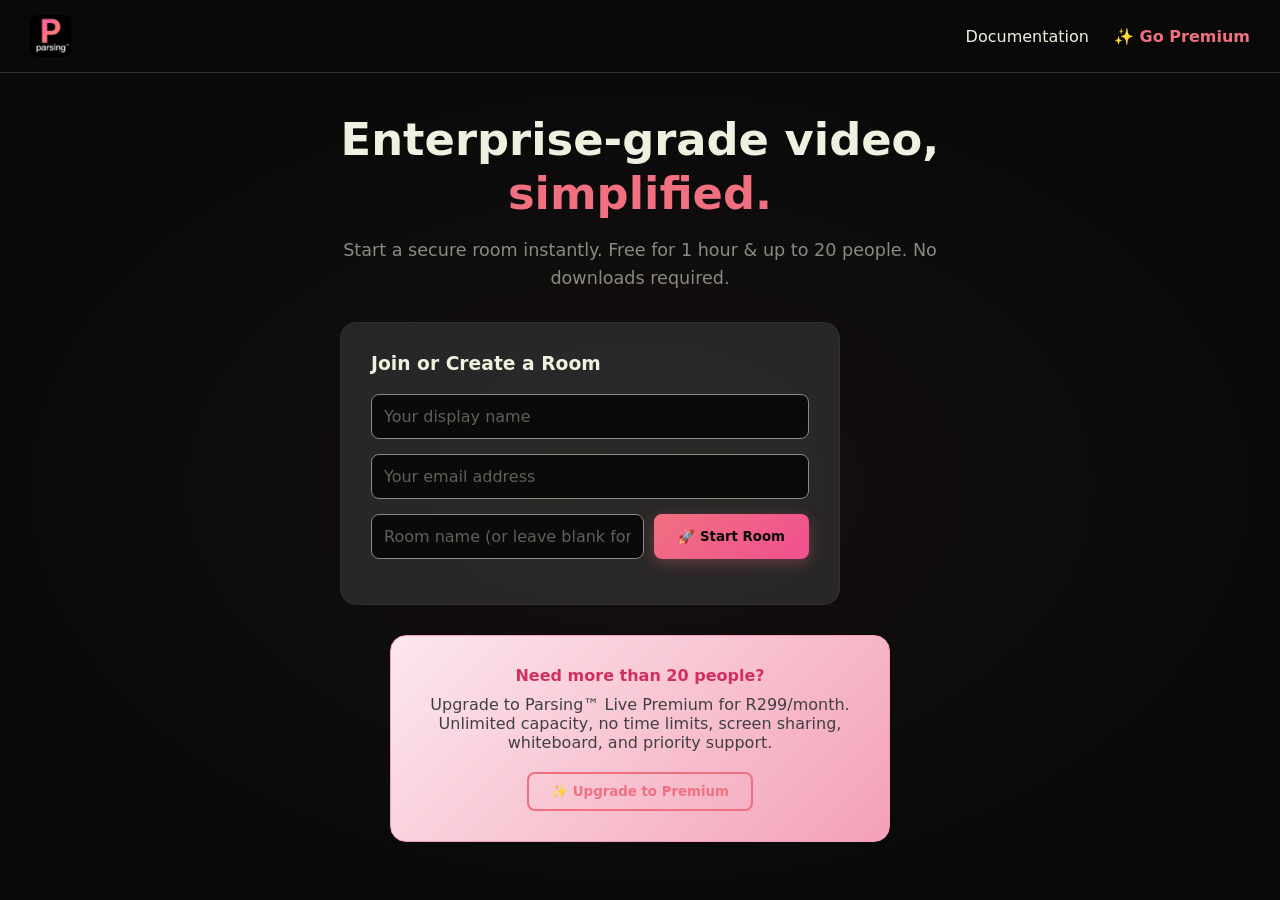
==== commit 1885722e: "Enhance index.html with premium features and emojis Updated the HTML structure and improved the prem" ====
--- a/index.html
+++ b/index.html
@@ -4,18 +4,18 @@
     <meta charset="UTF-8">
     <meta name="viewport" content="width=device-width, initial-scale=1.0">
     <title>Parsing™ Live - Secure Video Conferencing</title>
-    <!-- FAVICON PLACEHOLDER: Replace 'YOUR_FAVICON.ico' with your actual file name -->
-    <link rel="icon" type="image/x-icon" href="YOUR_FAVICON.ico">
+    <link rel="icon" type="image/x-icon" href="favicon.ico">
     <link rel="stylesheet" href="style.css">
     <script src="https://js.paystack.co/v1/inline.js"></script>
 </head>
 <body class="obsidian-bg cream-text">
 
     <header class="main-header">
-        <h1 class="logo-text">Parsing<span class="coral-pink-text">™</span> Live</h1>
+        <!-- LOGO: Just the favicon, no text -->
+        <img src="favicon.ico" alt="Parsing Live" class="logo-icon">
         <nav>
             <a href="docs.html" class="nav-link">Documentation</a>
-            <a href="#" class="nav-link premium-link" id="nav-premium-btn">Go Premium</a>
+            <a href="premium.html" class="nav-link premium-link">✨ Go Premium</a>
         </nav>
     </header>
 
@@ -24,42 +24,47 @@
             <h2 class="hero-headline">Enterprise-grade video, <span class="coral-pink-text">simplified.</span></h2>
             <p class="hero-subtext">Start a secure room instantly. Free for 1 hour & up to 20 people. No downloads required.</p>
             
-            <div class="room-creator-card graphite-bg">
+            <div class="room-creator-card">
                 <h3>Join or Create a Room</h3>
+                <div class="input-group">
+                    <input type="text" id="user-name-input" placeholder="Your display name" class="cream-text">
+                </div>
                 <div class="input-group">
                     <input type="email" id="user-email-input" placeholder="Your email address" class="cream-text">
                 </div>
                 <div class="input-group">
                     <input type="text" id="room-name-input" placeholder="Room name (or leave blank for random)" class="cream-text">
-                    <button id="start-room-btn" class="btn-primary">Start Room</button>
+                    <button id="start-room-btn" class="btn-primary">🚀 Start Room</button>
                 </div>
             </div>
         </div>
 
         <div class="premium-banner">
             <h4>Need more than 20 people?</h4>
-            <p>Upgrade to Parsing™ Live Premium for R299/month. Unlimited capacity, no time limits, and priority support.</p>
-            <button id="show-paystack-btn" class="btn-secondary">Upgrade to Premium</button>
+            <p>Upgrade to Parsing™ Live Premium for R299/month. Unlimited capacity, no time limits, screen sharing, whiteboard, and priority support.</p>
+            <button id="show-paystack-btn" class="btn-secondary">✨ Upgrade to Premium</button>
         </div>
     </main>
 
-    <!-- PREMIUM ACCOUNT DETAILS MODAL -->
+    <!-- PREMIUM MODAL -->
     <div id="premium-modal" class="modal-overlay hidden">
-        <div class="modal-content graphite-bg premium-modal-specific">
+        <div class="modal-content premium-modal-specific">
             <button class="modal-close-btn" id="close-premium-modal">&times;</button>
-            <h2 class="coral-pink-text">Upgrade to Premium</h2>
+            <h2 class="coral-pink-text">✨ Upgrade to Premium</h2>
             <p class="modal-price">R299 <span>/month</span></p>
             <ul class="premium-features">
-                <li>✓ Unlimited meeting duration</li>
-                <li>✓ Host 100+ participants</li>
-                <li>✓ HD Video & Priority Support</li>
+                <li>Unlimited meeting duration</li>
+                <li>Host 100+ participants</li>
+                <li>Screen sharing & whiteboard</li>
+                <li>HD Video & Priority Support</li>
+                <li>No ads or interruptions</li>
             </ul>
             <form id="premium-details-form" class="premium-form">
-                <input type="text" id="premium-name" placeholder="Full Name / Company Name" required class="cream-text">
-                <input type="email" id="premium-email" placeholder="Billing Email Address" required class="cream-text">
-                <button type="submit" class="btn-primary full-width">Proceed to Secure Payment</button>
+                <input type="text" id="premium-name" placeholder="Full Name / Company" required class="cream-text">
+                <input type="email" id="premium-email" placeholder="Billing Email" required class="cream-text">
+                <button type="submit" class="btn-primary full-width">💳 Proceed to Secure Payment</button>
             </form>
-            <p class="secure-text">Secured by Paystack. Cancel anytime.</p>
+            <p class="secure-text">🔒 Secured by Paystack. Cancel anytime. 30-day money-back guarantee.</p>
         </div>
     </div>
 
--- a/style.css
+++ b/style.css
@@ -11,11 +11,29 @@
     --warm-gray: #8A8A80;
     --stone: #606058;
     --slate: #303030;
-}
+    --glass: rgba(10, 10, 10, 0.85);
+}
+/* --- FIX: Universal selector was missing the * --- */
+* { box-sizing: border-box; margin: 0; padding: 0; font-family: system-ui, -apple-system, sans-serif; }
+
+/* --- NEW: Logo icon styling (replaces text) --- */
+.logo-icon {
+    width: 42px;
+    height: 42px;
+    border-radius: 8px;
+    object-fit: contain;
+    transition: transform 0.3s ease;
+    cursor: pointer;
+}
+.logo-icon:hover {
+    transform: scale(1.1) rotate(-5deg);
+}
+
+/* Keep the rest of your existing CSS exactly as-is */
 
 /* --- BASE & UTILITIES --- */
 * { box-sizing: border-box; margin: 0; padding: 0; font-family: system-ui, -apple-system, sans-serif; }
-body { min-height: 100vh; display: flex; flex-direction: column; overflow: hidden; } /* Prevent body scroll */
+body { min-height: 100vh; display: flex; flex-direction: column; overflow: hidden; background: var(--obsidian); }
 
 .obsidian-bg { background-color: var(--obsidian); color: var(--cream); }
 .graphite-bg { background-color: var(--graphite); color: var(--cream); }
@@ -24,36 +42,199 @@
 .hot-pink-text { color: var(--hot-pink); }
 .hidden { display: none !important; }
 
+/* --- SCROLLBAR --- */
+::-webkit-scrollbar { width: 6px; height: 6px; }
+::-webkit-scrollbar-track { background: var(--obsidian); }
+::-webkit-scrollbar-thumb { background: var(--coral-pink); border-radius: 3px; }
+::-webkit-scrollbar-thumb:hover { background: var(--hot-pink); }
+
 /* --- BUTTONS --- */
-.btn-primary { background-color: var(--coral-pink); color: var(--obsidian); border: none; padding: 12px 24px; border-radius: 8px; font-weight: 600; cursor: pointer; transition: all 0.2s; }
-.btn-primary:hover { background-color: var(--hot-pink); color: var(--cream); }
-.btn-secondary { background-color: transparent; color: var(--coral-pink); border: 2px solid var(--coral-pink); padding: 10px 22px; border-radius: 8px; font-weight: 600; cursor: pointer; transition: all 0.2s; }
-.btn-secondary:hover { background-color: var(--coral-pink); color: var(--obsidian); }
+.btn-primary { 
+    background: linear-gradient(135deg, var(--coral-pink), var(--hot-pink));
+    color: var(--obsidian); 
+    border: none; 
+    padding: 12px 24px; 
+    border-radius: 8px; 
+    font-weight: 600; 
+    cursor: pointer; 
+    transition: all 0.3s ease;
+    box-shadow: 0 4px 15px rgba(240, 112, 128, 0.3);
+}
+.btn-primary:hover { 
+    transform: translateY(-2px);
+    box-shadow: 0 6px 25px rgba(240, 112, 128, 0.5);
+}
+.btn-primary:active { transform: translateY(0); }
+
+.btn-secondary { 
+    background-color: transparent; 
+    color: var(--coral-pink); 
+    border: 2px solid var(--coral-pink); 
+    padding: 10px 22px; 
+    border-radius: 8px; 
+    font-weight: 600; 
+    cursor: pointer; 
+    transition: all 0.3s ease;
+}
+.btn-secondary:hover { 
+    background-color: var(--coral-pink); 
+    color: var(--obsidian);
+    transform: translateY(-2px);
+}
 
 /* --- HEADERS --- */
-.main-header, .live-header { padding: 15px 30px; display: flex; justify-content: space-between; align-items: center; border-bottom: 1px solid var(--slate); background: var(--obsidian); z-index: 10; }
-.logo-text { font-size: 1.4rem; font-weight: 700; }
-.nav-link { color: var(--cream); text-decoration: none; margin-left: 20px; font-weight: 500; }
+.main-header, .live-header { 
+    padding: 15px 30px; 
+    display: flex; 
+    justify-content: space-between; 
+    align-items: center; 
+    border-bottom: 1px solid var(--slate); 
+    background: var(--obsidian); 
+    z-index: 10;
+    backdrop-filter: blur(10px);
+    background: rgba(10, 10, 10, 0.95);
+}
+.logo-text { 
+    font-size: 1.4rem; 
+    font-weight: 700;
+    background: linear-gradient(135deg, var(--cream), var(--coral-pink));
+    -webkit-background-clip: text;
+    -webkit-text-fill-color: transparent;
+}
+.nav-link { 
+    color: var(--cream); 
+    text-decoration: none; 
+    margin-left: 20px; 
+    font-weight: 500; 
+    transition: color 0.3s;
+}
 .nav-link:hover { color: var(--hot-pink); }
-.premium-link { color: var(--coral-pink); font-weight: 600; }
+.premium-link { 
+    color: var(--coral-pink); 
+    font-weight: 600;
+    position: relative;
+}
+.premium-link::after {
+    content: '';
+    position: absolute;
+    bottom: -2px;
+    left: 0;
+    width: 100%;
+    height: 2px;
+    background: var(--coral-pink);
+    transform: scaleX(0);
+    transition: transform 0.3s;
+}
+.premium-link:hover::after { transform: scaleX(1); }
+
 .header-actions { display: flex; align-items: center; gap: 20px; }
-.btn-share { background-color: var(--coral-pink); color: var(--obsidian); border: none; padding: 8px 16px; border-radius: 20px; font-weight: 600; cursor: pointer; transition: all 0.2s; font-size: 0.9rem; }
-.btn-share:hover { background-color: var(--hot-pink); color: var(--cream); }
-.timer-container { display: flex; align-items: center; gap: 8px; }
+.btn-share { 
+    background: linear-gradient(135deg, var(--coral-pink), var(--hot-pink));
+    color: var(--obsidian); 
+    border: none; 
+    padding: 8px 16px; 
+    border-radius: 20px; 
+    font-weight: 600; 
+    cursor: pointer; 
+    transition: all 0.3s ease;
+    font-size: 0.9rem;
+}
+.btn-share:hover { 
+    transform: scale(1.05);
+    box-shadow: 0 4px 15px rgba(240, 112, 128, 0.4);
+}
+
+.timer-container { 
+    display: flex; 
+    align-items: center; 
+    gap: 8px; 
+    background: var(--slate);
+    padding: 5px 15px;
+    border-radius: 20px;
+}
 .timer-label { font-size: 0.9rem; color: var(--warm-gray); }
-.timer-value { font-family: monospace; font-size: 1.1rem; font-weight: 700; color: var(--coral-pink); }
+.timer-value { 
+    font-family: monospace; 
+    font-size: 1.1rem; 
+    font-weight: 700; 
+    color: var(--coral-pink);
+}
 
 /* --- INDEX.HTML (LANDING) --- */
-.hero-section { flex: 1; display: flex; flex-direction: column; align-items: center; padding: 40px 20px; gap: 30px; overflow-y: auto; }
+.hero-section { 
+    flex: 1; 
+    display: flex; 
+    flex-direction: column; 
+    align-items: center; 
+    padding: 40px 20px; 
+    gap: 30px; 
+    overflow-y: auto;
+    background: radial-gradient(ellipse at center, rgba(240, 112, 128, 0.05), transparent 70%);
+}
 .hero-content { text-align: center; max-width: 600px; }
-.hero-headline { font-size: 2.2rem; margin-bottom: 15px; }
-.hero-subtext { font-size: 1.1rem; color: var(--warm-gray); margin-bottom: 30px; }
-.room-creator-card { padding: 30px; border-radius: 16px; text-align: left; border: 1px solid var(--slate); max-width: 500px; width: 100%; }
-.room-creator-card h3 { margin-bottom: 20px; }
-.input-group { display: flex; gap: 10px; margin-bottom: 15px; }
-.input-group input { flex: 1; padding: 12px; border-radius: 8px; border: 1px solid var(--warm-gray); background: var(--obsidian); color: var(--cream); font-size: 1rem; }
+.hero-headline { 
+    font-size: 2.8rem; 
+    margin-bottom: 15px;
+    line-height: 1.2;
+}
+.hero-subtext { 
+    font-size: 1.1rem; 
+    color: var(--warm-gray); 
+    margin-bottom: 30px;
+    line-height: 1.6;
+}
+.room-creator-card { 
+    padding: 30px; 
+    border-radius: 16px; 
+    text-align: left; 
+    border: 1px solid var(--slate);
+    max-width: 500px; 
+    width: 100%;
+    background: rgba(64, 64, 64, 0.5);
+    backdrop-filter: blur(10px);
+    transition: all 0.3s ease;
+}
+.room-creator-card:hover {
+    border-color: var(--coral-pink);
+    box-shadow: 0 8px 30px rgba(240, 112, 128, 0.1);
+}
+.room-creator-card h3 { margin-bottom: 20px; color: var(--cream); }
+.input-group { 
+    display: flex; 
+    gap: 10px; 
+    margin-bottom: 15px; 
+}
+.input-group input { 
+    flex: 1; 
+    padding: 12px; 
+    border-radius: 8px; 
+    border: 1px solid var(--warm-gray); 
+    background: var(--obsidian); 
+    color: var(--cream); 
+    font-size: 1rem;
+    transition: border-color 0.3s;
+}
+.input-group input:focus {
+    outline: none;
+    border-color: var(--coral-pink);
+}
 .input-group input::placeholder { color: var(--stone); }
-.premium-banner { background-color: var(--tint-50); color: var(--obsidian); padding: 30px; border-radius: 16px; max-width: 500px; width: 100%; text-align: center; border: 1px solid var(--tint-200); }
+
+.premium-banner { 
+    background: linear-gradient(135deg, var(--tint-50), var(--tint-200));
+    color: var(--obsidian); 
+    padding: 30px; 
+    border-radius: 16px; 
+    max-width: 500px; 
+    width: 100%; 
+    text-align: center; 
+    border: 1px solid var(--tint-200);
+    transition: all 0.3s ease;
+}
+.premium-banner:hover {
+    transform: translateY(-4px);
+    box-shadow: 0 8px 30px rgba(240, 112, 128, 0.2);
+}
 .premium-banner h4 { color: var(--shade-600); margin-bottom: 10px; }
 .premium-banner p { margin-bottom: 20px; color: var(--graphite); }
 
@@ -62,68 +243,606 @@
 .video-section { flex: 1; display: flex; flex-direction: column; overflow: hidden; }
 
 /* Video Grid */
-.video-grid-container { flex: 1; display: flex; flex-wrap: wrap; gap: 10px; padding: 20px; overflow-y: auto; justify-content: center; align-content: center; background: var(--obsidian); }
-.video-tile { position: relative; width: 380px; height: 240px; background-color: var(--graphite); border-radius: 12px; overflow: hidden; border: 2px solid transparent; transition: border-color 0.3s; display: flex; align-items: center; justify-content: center; }
-.video-tile:hover { border-color: var(--hot-pink); }
-.video-tile video { width: 100%; height: 100%; object-fit: cover; }
-.participant-name { position: absolute; bottom: 10px; left: 10px; background: rgba(10,10,10,0.8); padding: 4px 10px; border-radius: 6px; font-size: 0.85rem; color: var(--cream); z-index: 2; }
+.video-grid-container { 
+    flex: 1; 
+    display: grid;
+    grid-template-columns: repeat(auto-fill, minmax(300px, 1fr));
+    gap: 12px; 
+    padding: 20px; 
+    overflow-y: auto; 
+    align-content: start;
+    background: var(--obsidian);
+}
+.video-tile { 
+    position: relative; 
+    aspect-ratio: 16/9;
+    background-color: var(--graphite); 
+    border-radius: 12px; 
+    overflow: hidden; 
+    border: 2px solid transparent; 
+    transition: all 0.3s ease;
+    min-height: 200px;
+}
+.video-tile:hover { 
+    border-color: var(--hot-pink);
+    transform: scale(1.02);
+    z-index: 2;
+}
+.video-tile video { 
+    width: 100%; 
+    height: 100%; 
+    object-fit: cover; 
+}
+.participant-name { 
+    position: absolute; 
+    bottom: 10px; 
+    left: 10px; 
+    background: rgba(10,10,10,0.8);
+    backdrop-filter: blur(5px);
+    padding: 4px 12px; 
+    border-radius: 6px; 
+    font-size: 0.85rem; 
+    color: var(--cream);
+    z-index: 2;
+    border: 1px solid rgba(255,255,255,0.1);
+}
+
+/* Participant status indicators */
+.participant-status {
+    position: absolute;
+    bottom: 10px;
+    right: 10px;
+    display: flex;
+    gap: 6px;
+    z-index: 2;
+}
+.status-badge {
+    width: 24px;
+    height: 24px;
+    border-radius: 50%;
+    display: flex;
+    align-items: center;
+    justify-content: center;
+    font-size: 12px;
+    background: rgba(10,10,10,0.8);
+    backdrop-filter: blur(5px);
+    border: 1px solid rgba(255,255,255,0.1);
+}
+.status-badge.muted { color: var(--shade-600); }
+.status-badge.speaking { 
+    color: var(--coral-pink);
+    animation: speaking 0.5s ease-in-out infinite alternate;
+}
+.status-badge.screen-sharing { color: var(--hot-pink); }
+
+@keyframes speaking {
+    0% { transform: scale(1); }
+    100% { transform: scale(1.2); }
+}
 
 /* Camera Off Indicator */
-.camera-off-indicator { position: absolute; inset: 0; background: var(--slate); display: flex; align-items: center; justify-content: center; z-index: 1; }
-.camera-off-indicator .icon-large { font-size: 3rem; color: var(--warm-gray); position: relative; }
-.camera-off-indicator .icon-slash { position: absolute; width: 100%; height: 4px; background: var(--shade-600); transform: rotate(-45deg); top: 50%; left: 0; }
+.camera-off-indicator { 
+    position: absolute; 
+    inset: 0; 
+    background: var(--slate); 
+    display: flex; 
+    flex-direction: column;
+    align-items: center; 
+    justify-content: center; 
+    z-index: 1;
+    gap: 8px;
+}
+.camera-off-indicator .icon-large { font-size: 3rem; color: var(--warm-gray); }
+.camera-off-indicator .icon-slash { 
+    width: 60px; 
+    height: 4px; 
+    background: var(--shade-600); 
+    transform: rotate(-45deg);
+    position: absolute;
+}
+.camera-off-indicator .off-text {
+    color: var(--warm-gray);
+    font-size: 0.8rem;
+    margin-top: 10px;
+}
 
 /* Hand Raised Indicator */
-.hand-raised-indicator { position: absolute; top: 10px; right: 10px; background: var(--hot-pink); color: var(--cream); width: 36px; height: 36px; border-radius: 50%; display: flex; align-items: center; justify-content: center; font-size: 1.2rem; z-index: 3; box-shadow: 0 0 10px rgba(240, 80, 144, 0.5); animation: pulse 1.5s infinite; }
-@keyframes pulse { 0% { transform: scale(1); } 50% { transform: scale(1.1); } 100% { transform: scale(1); } }
-
-/* Control Bar */
-.control-bar { padding: 15px; display: flex; justify-content: center; gap: 15px; border-top: 1px solid var(--slate); background: var(--graphite); }
-.control-btn { width: 50px; height: 50px; border-radius: 50%; border: none; font-size: 1.3rem; cursor: pointer; background-color: var(--slate); color: var(--cream); transition: all 0.2s; }
-.control-btn.active { background-color: var(--coral-pink); color: var(--obsidian); }
-.control-btn:hover { background-color: var(--hot-pink); color: var(--cream); transform: scale(1.05); }
-.leave-btn { background-color: var(--shade-600); }
-
-/* Chat Section (Mid-tone card pairing inside dark layout) */
-.chat-section { width: 320px; background: var(--graphite); border-left: 1px solid var(--slate); display: flex; flex-direction: column; transition: all 0.3s ease; }
-.chat-header { padding: 15px; border-bottom: 1px solid var(--slate); display: flex; justify-content: space-between; align-items: center; }
-.chat-header h3 { font-size: 1.1rem; color: var(--cream); }
-.chat-close-btn { background: none; border: none; color: var(--warm-gray); font-size: 1.5rem; cursor: pointer; }
+.hand-raised-indicator { 
+    position: absolute; 
+    top: 10px; 
+    right: 10px; 
+    background: var(--hot-pink); 
+    color: var(--cream); 
+    width: 36px; 
+    height: 36px; 
+    border-radius: 50%; 
+    display: flex; 
+    align-items: center; 
+    justify-content: center; 
+    font-size: 1.2rem; 
+    z-index: 3; 
+    box-shadow: 0 0 20px rgba(240, 80, 144, 0.5); 
+    animation: pulse 1.5s infinite;
+}
+@keyframes pulse { 
+    0%, 100% { transform: scale(1); box-shadow: 0 0 20px rgba(240, 80, 144, 0.5); }
+    50% { transform: scale(1.1); box-shadow: 0 0 40px rgba(240, 80, 144, 0.8); }
+}
+
+/* --- SHARED SCREEN DISPLAY --- */
+.shared-screen-container {
+    position: fixed;
+    top: 50%;
+    left: 50%;
+    transform: translate(-50%, -50%);
+    width: 90vw;
+    height: 90vh;
+    background: var(--obsidian);
+    border: 2px solid var(--coral-pink);
+    border-radius: 16px;
+    z-index: 100;
+    overflow: hidden;
+    display: none;
+}
+.shared-screen-container.active { display: block; }
+.shared-screen-container video {
+    width: 100%;
+    height: 100%;
+    object-fit: contain;
+}
+.shared-screen-close {
+    position: absolute;
+    top: 10px;
+    right: 10px;
+    background: var(--shade-600);
+    color: var(--cream);
+    border: none;
+    border-radius: 50%;
+    width: 36px;
+    height: 36px;
+    font-size: 1.2rem;
+    cursor: pointer;
+    z-index: 101;
+    transition: all 0.3s;
+}
+.shared-screen-close:hover {
+    background: var(--hot-pink);
+    transform: scale(1.1);
+}
+
+/* --- WHITEBOARD --- */
+.whiteboard-container {
+    position: fixed;
+    top: 50%;
+    left: 50%;
+    transform: translate(-50%, -50%);
+    width: 85vw;
+    height: 85vh;
+    background: var(--cream);
+    border-radius: 16px;
+    z-index: 100;
+    display: none;
+    box-shadow: 0 20px 60px rgba(0,0,0,0.8);
+    border: 2px solid var(--coral-pink);
+}
+.whiteboard-container.active { display: block; }
+.whiteboard-toolbar {
+    padding: 10px;
+    background: var(--obsidian);
+    border-radius: 16px 16px 0 0;
+    display: flex;
+    gap: 8px;
+    flex-wrap: wrap;
+    align-items: center;
+}
+.whiteboard-toolbar button {
+    background: var(--slate);
+    color: var(--cream);
+    border: none;
+    padding: 6px 12px;
+    border-radius: 4px;
+    cursor: pointer;
+    transition: all 0.3s;
+    font-size: 0.9rem;
+}
+.whiteboard-toolbar button:hover {
+    background: var(--coral-pink);
+    color: var(--obsidian);
+}
+.whiteboard-toolbar button.active {
+    background: var(--coral-pink);
+    color: var(--obsidian);
+}
+.whiteboard-toolbar .color-picker {
+    width: 30px;
+    height: 30px;
+    padding: 0;
+    border: 2px solid var(--slate);
+    border-radius: 50%;
+    cursor: pointer;
+}
+.whiteboard-toolbar .size-slider {
+    width: 80px;
+    accent-color: var(--coral-pink);
+}
+.whiteboard-canvas {
+    width: 100%;
+    height: calc(100% - 60px);
+    cursor: crosshair;
+    border-radius: 0 0 16px 16px;
+}
+.whiteboard-close {
+    position: absolute;
+    top: 10px;
+    right: 10px;
+    background: var(--shade-600);
+    color: var(--cream);
+    border: none;
+    border-radius: 50%;
+    width: 36px;
+    height: 36px;
+    font-size: 1.2rem;
+    cursor: pointer;
+    z-index: 101;
+    transition: all 0.3s;
+}
+.whiteboard-close:hover {
+    background: var(--hot-pink);
+    transform: scale(1.1);
+}
+
+/* --- CONTROL BAR --- */
+.control-bar { 
+    padding: 15px 20px; 
+    display: flex; 
+    justify-content: center; 
+    gap: 12px; 
+    border-top: 1px solid var(--slate); 
+    background: var(--graphite);
+    flex-wrap: wrap;
+}
+.control-btn { 
+    width: 50px; 
+    height: 50px; 
+    border-radius: 50%; 
+    border: none; 
+    font-size: 1.3rem; 
+    cursor: pointer; 
+    background-color: var(--slate); 
+    color: var(--cream); 
+    transition: all 0.3s ease;
+    display: flex;
+    align-items: center;
+    justify-content: center;
+}
+.control-btn.active { 
+    background-color: var(--coral-pink); 
+    color: var(--obsidian); 
+}
+.control-btn:hover { 
+    background-color: var(--hot-pink); 
+    color: var(--cream); 
+    transform: scale(1.1);
+}
+.control-btn:active { transform: scale(0.95); }
+.leave-btn { 
+    background-color: var(--shade-600);
+    color: var(--cream);
+}
+.leave-btn:hover { 
+    background-color: #ff1744;
+    color: var(--cream);
+}
+
+/* --- CHAT SECTION --- */
+.chat-section { 
+    width: 340px; 
+    background: var(--graphite); 
+    border-left: 1px solid var(--slate); 
+    display: flex; 
+    flex-direction: column; 
+    transition: all 0.3s ease;
+    position: relative;
+}
+.chat-section.hidden {
+    width: 0;
+    overflow: hidden;
+    border-left: none;
+}
+.chat-header { 
+    padding: 15px; 
+    border-bottom: 1px solid var(--slate); 
+    display: flex; 
+    justify-content: space-between; 
+    align-items: center; 
+    background: var(--obsidian);
+}
+.chat-header h3 { 
+    font-size: 1.1rem; 
+    color: var(--cream);
+    display: flex;
+    align-items: center;
+    gap: 8px;
+}
+.chat-header h3::before {
+    content: '💬';
+    font-size: 1.2rem;
+}
+.chat-close-btn { 
+    background: none; 
+    border: none; 
+    color: var(--warm-gray); 
+    font-size: 1.5rem; 
+    cursor: pointer;
+    transition: color 0.3s;
+}
 .chat-close-btn:hover { color: var(--hot-pink); }
-.chat-messages { flex: 1; padding: 15px; overflow-y: auto; display: flex; flex-direction: column; gap: 10px; }
-.chat-message { padding: 10px; border-radius: 8px; font-size: 0.9rem; max-width: 85%; word-wrap: break-word; }
-.chat-message.received { background: var(--obsidian); color: var(--cream); align-self: flex-start; border-bottom-left-radius: 0; }
-.chat-message.sent { background: var(--coral-pink); color: var(--obsidian); align-self: flex-end; border-bottom-right-radius: 0; font-weight: 500; }
-.chat-message.system-msg { background: transparent; color: var(--warm-gray); font-size: 0.8rem; text-align: center; align-self: center; font-style: italic; }
-.chat-input-area { padding: 15px; border-top: 1px solid var(--slate); display: flex; gap: 10px; }
-.chat-input-area input { flex: 1; padding: 10px; border-radius: 20px; border: 1px solid var(--warm-gray); background: var(--obsidian); color: var(--cream); font-size: 0.9rem; }
-.btn-send { width: 40px; height: 40px; border-radius: 50%; border: none; background: var(--coral-pink); color: var(--obsidian); font-size: 1.2rem; cursor: pointer; transition: background 0.2s; }
-.btn-send:hover { background: var(--hot-pink); color: var(--cream); }
-
-/* Modals */
-.modal-overlay { position: fixed; top: 0; left: 0; width: 100%; height: 100%; background: rgba(10,10,10,0.9); display: flex; justify-content: center; align-items: center; z-index: 1000; }
-.modal-content { padding: 30px; border-radius: 16px; text-align: center; max-width: 400px; width: 90%; border: 2px solid var(--coral-pink); position: relative; }
+.chat-messages { 
+    flex: 1; 
+    padding: 15px; 
+    overflow-y: auto; 
+    display: flex; 
+    flex-direction: column; 
+    gap: 8px;
+    background: var(--obsidian);
+}
+.chat-message { 
+    padding: 8px 12px; 
+    border-radius: 8px; 
+    font-size: 0.9rem; 
+    max-width: 85%; 
+    word-wrap: break-word;
+    animation: slideIn 0.3s ease;
+}
+@keyframes slideIn {
+    from { opacity: 0; transform: translateY(10px); }
+    to { opacity: 1; transform: translateY(0); }
+}
+.chat-message.received { 
+    background: var(--slate); 
+    color: var(--cream); 
+    align-self: flex-start; 
+    border-bottom-left-radius: 0;
+}
+.chat-message.sent { 
+    background: linear-gradient(135deg, var(--coral-pink), var(--hot-pink));
+    color: var(--obsidian); 
+    align-self: flex-end; 
+    border-bottom-right-radius: 0; 
+    font-weight: 500;
+}
+.chat-message.system-msg { 
+    background: transparent; 
+    color: var(--warm-gray); 
+    font-size: 0.8rem; 
+    text-align: center; 
+    align-self: center; 
+    font-style: italic;
+    padding: 4px 12px;
+}
+.chat-message .msg-time {
+    font-size: 0.65rem;
+    opacity: 0.6;
+    margin-left: 8px;
+}
+.chat-input-area { 
+    padding: 15px; 
+    border-top: 1px solid var(--slate); 
+    display: flex; 
+    gap: 10px; 
+    background: var(--obsidian);
+}
+.chat-input-area input { 
+    flex: 1; 
+    padding: 10px 15px; 
+    border-radius: 20px; 
+    border: 1px solid var(--warm-gray); 
+    background: var(--slate); 
+    color: var(--cream); 
+    font-size: 0.9rem;
+    transition: border-color 0.3s;
+}
+.chat-input-area input:focus {
+    outline: none;
+    border-color: var(--coral-pink);
+}
+.btn-send { 
+    width: 40px; 
+    height: 40px; 
+    border-radius: 50%; 
+    border: none; 
+    background: linear-gradient(135deg, var(--coral-pink), var(--hot-pink));
+    color: var(--obsidian); 
+    font-size: 1.2rem; 
+    cursor: pointer; 
+    transition: all 0.3s;
+}
+.btn-send:hover { 
+    transform: scale(1.1);
+    box-shadow: 0 4px 15px rgba(240, 112, 128, 0.4);
+}
+
+/* --- MODALS --- */
+.modal-overlay { 
+    position: fixed; 
+    top: 0; 
+    left: 0; 
+    width: 100%; 
+    height: 100%; 
+    background: rgba(10,10,10,0.92);
+    backdrop-filter: blur(10px);
+    display: flex; 
+    justify-content: center; 
+    align-items: center; 
+    z-index: 1000;
+    animation: fadeIn 0.3s ease;
+}
+@keyframes fadeIn {
+    from { opacity: 0; }
+    to { opacity: 1; }
+}
+.modal-content { 
+    padding: 30px; 
+    border-radius: 16px; 
+    text-align: center; 
+    max-width: 420px; 
+    width: 90%; 
+    border: 2px solid var(--coral-pink);
+    position: relative;
+    background: var(--graphite);
+    animation: slideUp 0.3s ease;
+}
+@keyframes slideUp {
+    from { opacity: 0; transform: translateY(30px); }
+    to { opacity: 1; transform: translateY(0); }
+}
 .modal-content h2 { margin-bottom: 15px; }
 .modal-content p { margin-bottom: 20px; color: var(--warm-gray); }
 .modal-content button { margin: 5px; }
 .premium-modal-specific { border: 2px solid var(--coral-pink); }
-.modal-close-btn { position: absolute; top: 10px; right: 15px; background: none; border: none; color: var(--warm-gray); font-size: 1.8rem; cursor: pointer; }
+.modal-close-btn { 
+    position: absolute; 
+    top: 10px; 
+    right: 15px; 
+    background: none; 
+    border: none; 
+    color: var(--warm-gray); 
+    font-size: 1.8rem; 
+    cursor: pointer;
+    transition: color 0.3s;
+}
 .modal-close-btn:hover { color: var(--hot-pink); }
-.modal-price { font-size: 2.5rem; font-weight: 800; color: var(--cream); margin: 10px 0; }
-.modal-price span { font-size: 1rem; color: var(--warm-gray); font-weight: 400; }
-.premium-features { list-style: none; text-align: left; margin: 20px 0; color: var(--sand, #D0C8B8); }
-.premium-features li { margin-bottom: 8px; }
-.premium-form { display: flex; flex-direction: column; gap: 12px; margin-top: 20px; }
-.premium-form input { padding: 12px; border-radius: 8px; border: 1px solid var(--warm-gray); background: var(--obsidian); color: var(--cream); }
+.modal-price { 
+    font-size: 2.8rem; 
+    font-weight: 800; 
+    color: var(--cream); 
+    margin: 10px 0;
+}
+.modal-price span { 
+    font-size: 1rem; 
+    color: var(--warm-gray); 
+    font-weight: 400; 
+}
+.premium-features { 
+    list-style: none; 
+    text-align: left; 
+    margin: 20px 0; 
+    color: var(--cream);
+}
+.premium-features li { 
+    margin-bottom: 10px;
+    display: flex;
+    align-items: center;
+    gap: 10px;
+}
+.premium-features li::before {
+    content: '✓';
+    color: var(--coral-pink);
+    font-weight: 700;
+    font-size: 1.2rem;
+}
+.premium-form { 
+    display: flex; 
+    flex-direction: column; 
+    gap: 12px; 
+    margin-top: 20px; 
+}
+.premium-form input { 
+    padding: 12px; 
+    border-radius: 8px; 
+    border: 1px solid var(--warm-gray); 
+    background: var(--obsidian); 
+    color: var(--cream);
+    transition: border-color 0.3s;
+}
+.premium-form input:focus {
+    outline: none;
+    border-color: var(--coral-pink);
+}
 .full-width { width: 100%; }
 .secure-text { font-size: 0.8rem; color: var(--warm-gray); margin-top: 15px; }
-#capacity-modal .modal-content { border: 2px solid var(--hot-pink); }
-
-/* Toast */
-.toast { position: fixed; bottom: 30px; left: 50%; transform: translateX(-50%); background-color: var(--hot-pink); color: var(--cream); padding: 12px 24px; border-radius: 8px; font-weight: 600; box-shadow: 0 4px 12px rgba(0,0,0,0.3); z-index: 2000; transition: opacity 0.3s; }
-
-/* Mobile Responsiveness for Chat */
+
+/* --- TOAST --- */
+.toast { 
+    position: fixed; 
+    bottom: 30px; 
+    left: 50%; 
+    transform: translateX(-50%);
+    background: linear-gradient(135deg, var(--hot-pink), var(--coral-pink));
+    color: var(--cream); 
+    padding: 12px 24px; 
+    border-radius: 8px; 
+    font-weight: 600; 
+    box-shadow: 0 4px 20px rgba(0,0,0,0.4);
+    z-index: 2000; 
+    transition: all 0.3s;
+    animation: slideUp 0.3s ease;
+}
+
+/* --- MOBILE RESPONSIVENESS --- */
 @media (max-width: 768px) {
-    .chat-section { position: absolute; right: 0; top: 0; bottom: 0; width: 100%; z-index: 50; }
-    .video-tile { width: 100%; height: 200px; }
-}
+    .chat-section { 
+        position: fixed;
+        right: 0;
+        top: 0;
+        bottom: 0;
+        width: 100%;
+        max-width: 100%;
+        z-index: 50;
+        border-left: none;
+    }
+    .chat-section.hidden {
+        width: 0;
+    }
+    .video-grid-container {
+        grid-template-columns: 1fr 1fr;
+        gap: 8px;
+        padding: 10px;
+    }
+    .video-tile {
+        min-height: 150px;
+    }
+    .control-bar {
+        gap: 8px;
+        padding: 10px;
+    }
+    .control-btn {
+        width: 40px;
+        height: 40px;
+        font-size: 1rem;
+    }
+    .hero-headline {
+        font-size: 1.8rem;
+    }
+    .room-creator-card {
+        padding: 20px;
+    }
+    .input-group {
+        flex-direction: column;
+    }
+    .main-header, .live-header {
+        padding: 10px 15px;
+        flex-wrap: wrap;
+        gap: 10px;
+    }
+    .logo-text {
+        font-size: 1.2rem;
+    }
+    .whiteboard-container {
+        width: 95vw;
+        height: 95vh;
+    }
+    .shared-screen-container {
+        width: 95vw;
+        height: 95vh;
+    }
+}
+
+@media (max-width: 480px) {
+    .video-grid-container {
+        grid-template-columns: 1fr;
+    }
+    .video-tile {
+        min-height: 200px;
+    }
+}
